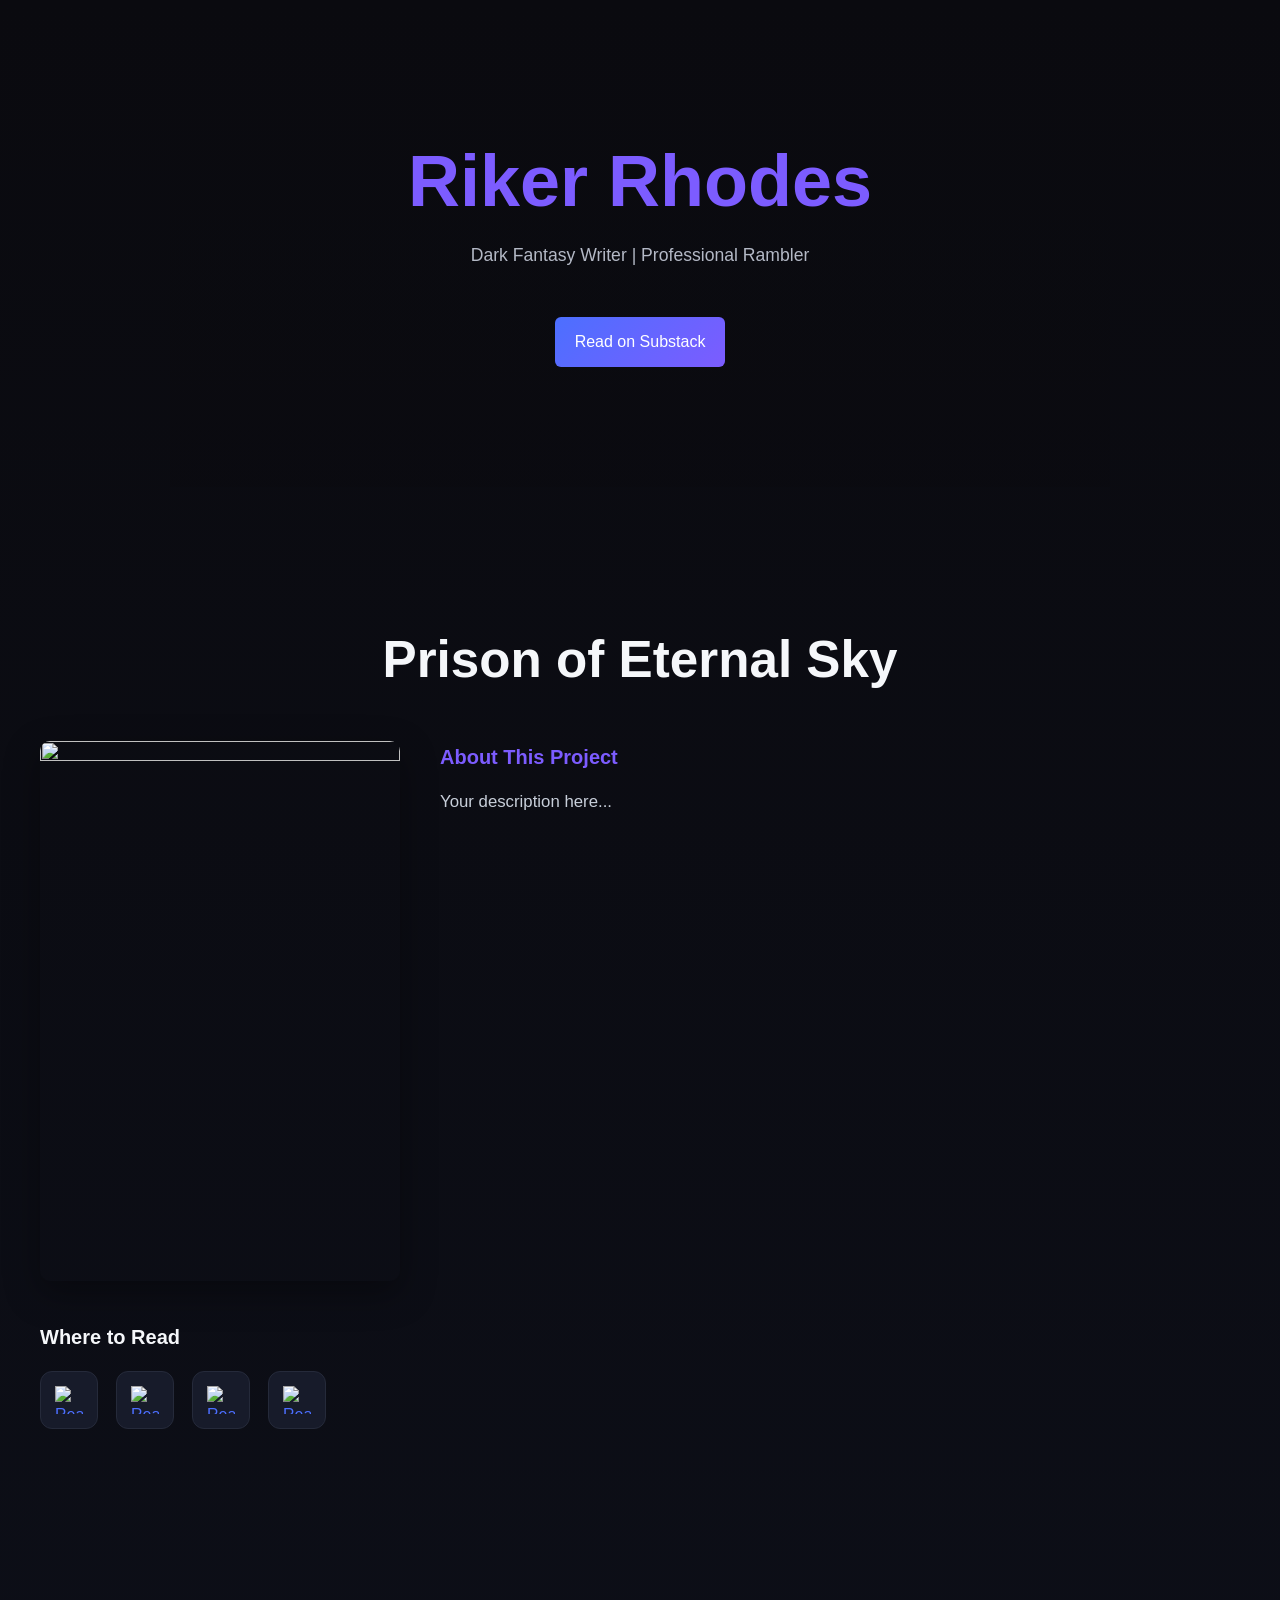
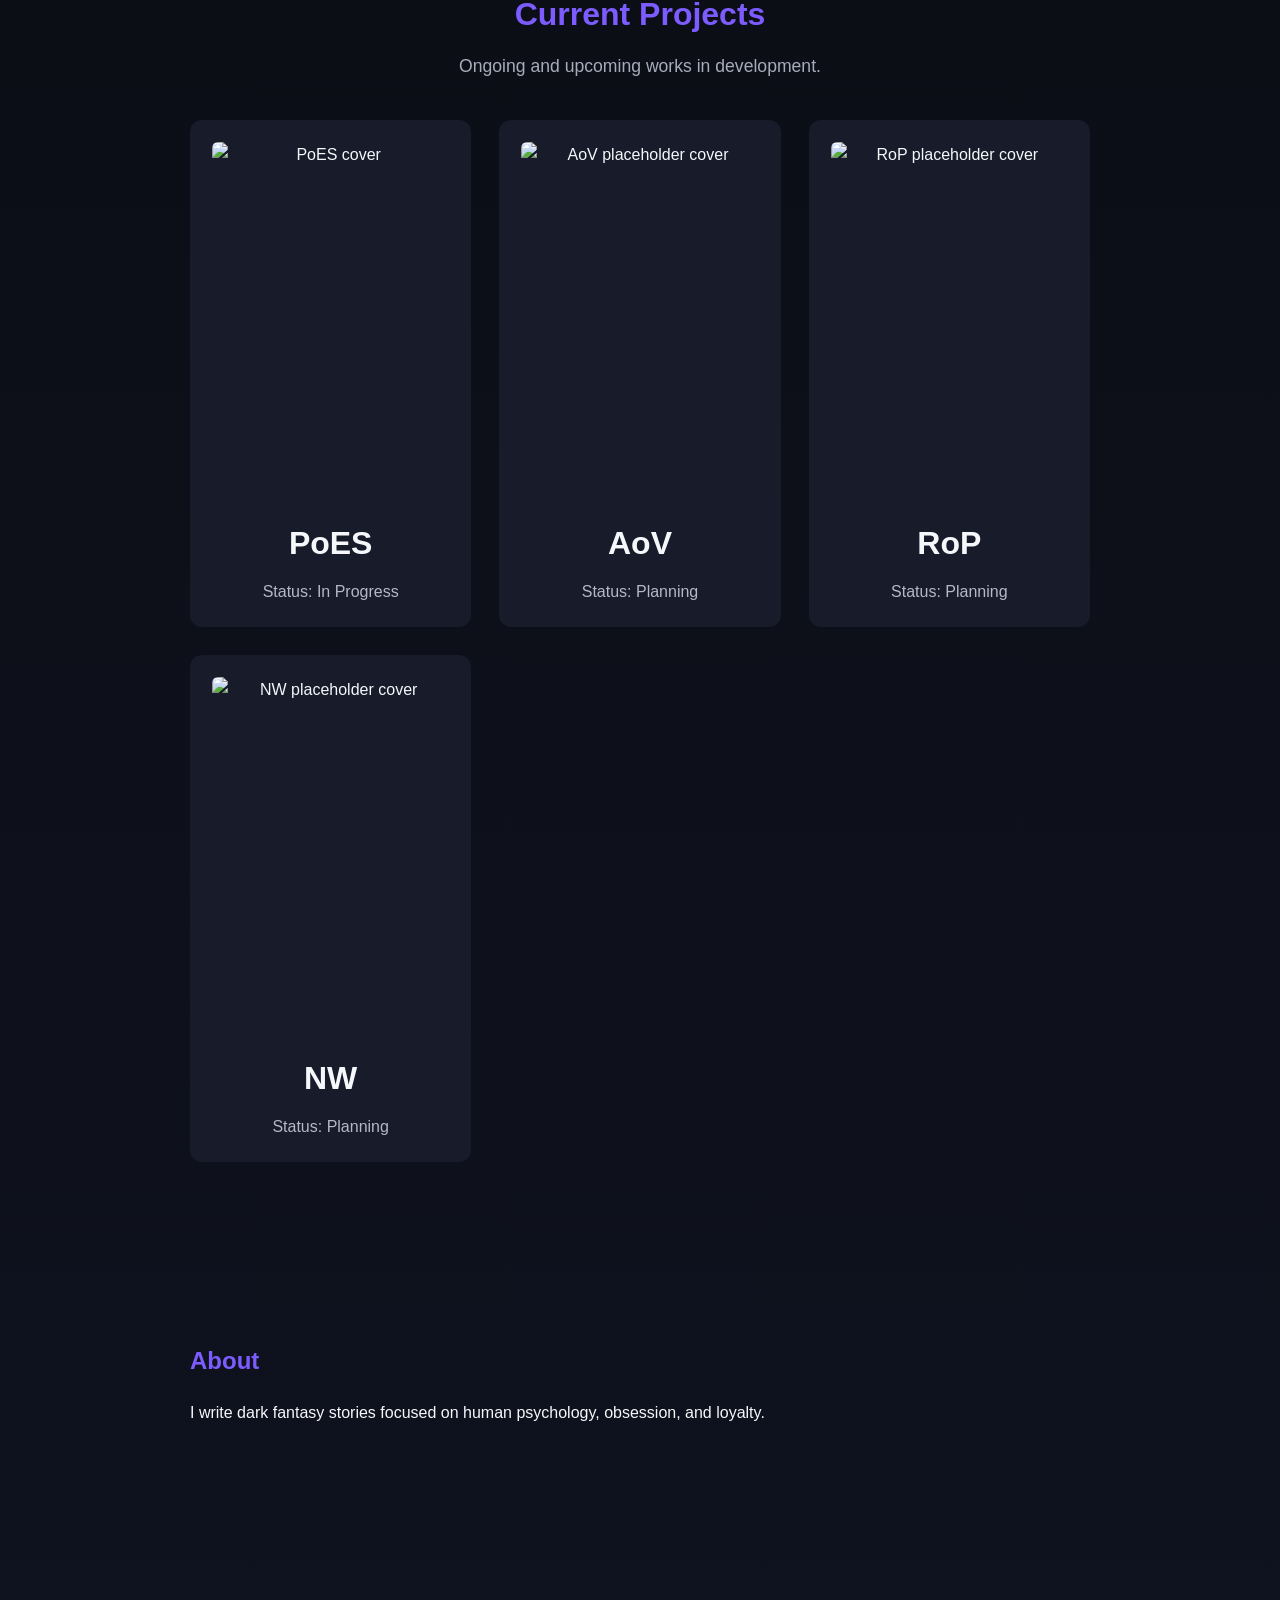
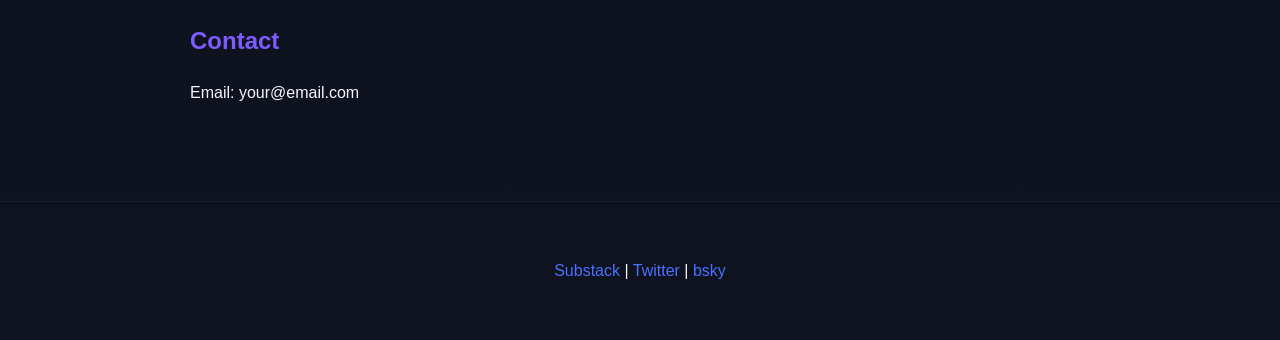
==== index.html @ 3f950afd "next changes" ====
<!DOCTYPE html>
<html lang="en">
<head>
  <meta charset="UTF-8">
  <meta name="viewport" content="width=device-width, initial-scale=1.0">
  <title>Your Name | Author</title>

  <link rel="stylesheet" href="styles.css">
</head>

<body>

  <section class="hero">
    <h1>Riker Rhodes</h1>
    <p>Dark Fantasy Writer | Professional Rambler</p>
    <a class="substack-btn" href="https://substack.com/@rikerrhodes">Read on Substack</a>
  </section>
  
  <section class="featured-project">
    <h2 class="featured-title">Prison of Eternal Sky</h2>

      <div class="featured-project-grid">
        <div class="featured-cover-column">
          <img src="images/poes-cover.jpg" class="featured-cover">
        </div>

        <div class="featured-content-column">
          <h3>About This Project</h3>
          <p class="featured-description">
            Your description here...
          </p>
        </div>
      </div>
    </div>

    <div class="where-to-read">
      <h3>Where to Read</h3>

      <div class="reading-links">
        <a href="#" class="reading-link" target="_blank" rel="noopener noreferrer">
          <img src="images/substack-logo.png" alt="Read on Substack">
        </a>

        <a href="#" class="reading-link" target="_blank" rel="noopener noreferrer">
          <img src="images/webnovel-logo.png" alt="Read on Webnovel">
        </a>

        <a href="#" class="reading-link" target="_blank" rel="noopener noreferrer">
          <img src="images/royalroad-logo.png" alt="Read on Royal Road">
        </a>

        <a href="#" class="reading-link" target="_blank" rel="noopener noreferrer">
          <img src="images/scribblehub-logo.png" alt="Read on Scribble Hub">
        </a>

      </div>
    </div>
  </section>

  <section class="projects-section">
    <h2>Current Projects</h2>
    <p class="projects-intro">Ongoing and upcoming works in development.</p>
    <div class="projects-grid">
      <div class="project-card">
        <div class="project-image-wrapper">
          <img src="images/poes-cover.jpg" loading="lazy" alt="PoES cover" class="project-cover">
        </div>
        <h3>PoES</h3>
        <p class="project-status">Status: In Progress</p>
      </div>

      <div class="project-card">
        <div class="project-image-wrapper">
          <img src="images/placeholder-cover.jpg" loading="lazy" alt="AoV placeholder cover" class="project-cover">
        </div>
        <h3>AoV</h3>
        <p class="project-status">Status: Planning</p>
      </div>

      <div class="project-card">
        <div class="project-image-wrapper">
          <img src="images/placeholder-cover.jpg" loading="lazy" alt="RoP placeholder cover" class="project-cover"> 
        </div>
        <h3>RoP</h3>
        <p class="project-status">Status: Planning</p>
      </div>

      <div class="project-card">
        <div class="project-image-wrapper">
          <img src="images/placeholder-cover.jpg" loading="lazy" alt="NW placeholder cover" class="project-cover">
        </div>
        <h3>NW</h3>
        <p class="project-status">Status: Planning</p>
      </div>

    </div>
  </section>

  <section>
    <h1>About</h1>
    <p>
      I write dark fantasy stories focused on human psychology, obsession, and loyalty.
    </p>
  </section>

  <section>
    <h1>Contact</h1>
    <p>Email: your@email.com</p>
  </section>

  <footer>
    <p>
      <a href="https://substack.com/@rikerrhodes">Substack</a> |
      <a href="https://x.com/riker_rhodes">Twitter</a> |
      <a href="https://bsky.app/profile/rikerrhodes.bsky.social">bsky</a>
    </p>
  </footer>

</body>
</html>
---- styles.css ----
body {
    margin: 0;
    font-family: Arial, sans-serif;
    background-color: #0A0A0F;
    color: #F5F7FA;
    line-height: 1.6;
}

section {
    padding: 80px 20px;
    max-width: 900px;
    margin: auto;
}

    h1, h2 {
    color: #7C5CFF;
}

a {
    color: #4C6FFF;
    text-decoration: none;
}

a:hover {
    text-decoration: underline;
}

.hero {
  position: relative;
  text-align: center;
  padding: 140px 20px 120px;

  background: url("images/hero-bg.jpg") center / cover no-repeat;
}

.hero::before {
  content: "";
  position: absolute;
  inset: 0;
  background: linear-gradient(
    180deg,
    rgba(10, 10, 15, 0.6),
    rgba(10, 10, 15, 0.3),
    rgba(10, 10, 15, 0.6)
  );
}

/* Keep text above overlay */
.hero * {
  position: relative;
}


.hero h1 {
  font-size: clamp(2.75rem, 6vw, 4.5rem);
  font-weight: 600;
  line-height: 1.15;
  margin: 0 0 18px;
}

.hero p {
  font-size: 1.1rem;
  color: #B4B9C6;
  max-width: 700px;
  margin: 0 auto 28px;
}


.substack-btn {
    display: inline-block;
    margin-top: 20px;
    padding: 12px 20px;
    background: linear-gradient(135deg, #4C6FFF, #7C5CFF);
    color: white;
    border-radius: 6px;
}

body {
  margin: 0;
  font-family: Arial, sans-serif;
  background: linear-gradient(180deg, #0A0A0F 0%, #0F1320 100%);
  color: #F5F7FA;
  line-height: 1.6;
}

footer {
    text-align: center;
    padding: 40px 20px;
    border-top: 1px solid #1C1F2A;
}

.projects-section h2 {
  font-size: 2rem;
  margin: 0 0 12px;
}

.projects-intro {
  color: #A7ACBA;
  font-size: 1.1rem;
  margin: 0 0 40px;
}

.projects-section h2,
.projects-intro {
  text-align: center;
}

.projects-intro {
  color: #A7ACBA;
  font-size: 1.1rem;
  margin-bottom: 40px;
}


.projects-grid {
  display: grid;
  grid-template-columns: repeat(auto-fit, minmax(220px, 1fr));
  gap: 28px;
  align-items: start;
}

.project-card {
  background: #171B2A;
  border-radius: 12px;
  padding: 22px;
  text-align: center;
  transition: transform 0.25s ease, box-shadow 0.25s ease;
}

.project-image-wrapper {
  width: 100%;
  overflow: hidden;
  border-radius: 6px;
  margin-bottom: 20px;
}

.project-cover {
  width: 100%;
  aspect-ratio: 2 / 3;
  object-fit: cover;
  display: block;
  transition: transform 0.4s ease;
}

.project-card img {
  max-width: 100%;
  height: auto;
}

.project-card:hover .project-cover {
  transform: scale(1.05);
}

.project-card:hover {
  transform: translateY(-6px) scale(1.02);
  box-shadow: 0 10px 30px rgba(124, 92, 255, 0.2);
}

.project-card h3 {
  margin: 0 0 10px;
  font-size: 2rem;
  color: #F5F7FA;
}

.project-status {
  margin: 0;
  font-size: 1rem;
  color: #B4B9C6;
}

.featured-project {
  max-width: 1200px;
  margin: 0 auto;
  padding: 90px 20px 80px;
}

.featured-project-grid {
  display: grid;
  grid-template-columns: minmax(260px, 360px) 1fr;
  gap: 40px;
  align-items: start;
}

.featured-cover-column {
  width: 100%;
}

.featured-cover {
  width: 100%;
  max-width: 360px;
  aspect-ratio: 2 / 3;
  object-fit: cover;
  display: block;
  border-radius: 10px;
  box-shadow: 0 12px 35px rgba(0, 0, 0, 0.35);
}

.featured-content-column h2 {
  margin: 0 0 18px;
  font-size: clamp(2rem, 4vw, 3rem);
  color: #F5F7FA;
  text-align: left;
}

.featured-content-column h3 {
  margin: 0 0 14px;
  font-size: 1.25rem;
  color: #7C5CFF;
  text-align: left;
}

.featured-description {
  margin: 0;
  color: #C8CFDA;
  font-size: 1.05rem;
  line-height: 1.8;
  text-align: left;
  max-width: 700px;
}

.where-to-read {
  margin-top: 40px;
}

.where-to-read h3 {
  margin: 0 0 18px;
  font-size: 1.25rem;
  color: #F5F7FA;
  text-align: left;
}

.reading-links {
  display: flex;
  flex-wrap: wrap;
  gap: 18px;
  align-items: center;
}

.reading-link {
  display: inline-flex;
  align-items: center;
  justify-content: center;
  width: 56px;
  height: 56px;
  background: #171B2A;
  border: 1px solid #252A3A;
  border-radius: 12px;
  transition: transform 0.2s ease, box-shadow 0.2s ease;
}

.reading-link:hover {
  transform: translateY(-3px);
  box-shadow: 0 8px 24px rgba(124, 92, 255, 0.18);
}

.reading-link img {
  max-width: 28px;
  max-height: 28px;
  display: block;
}

.featured-title {
  text-align: center;
  font-size: clamp(2.2rem, 4vw, 3.2rem);
  margin-bottom: 40px;
  color: #F5F7FA;
}
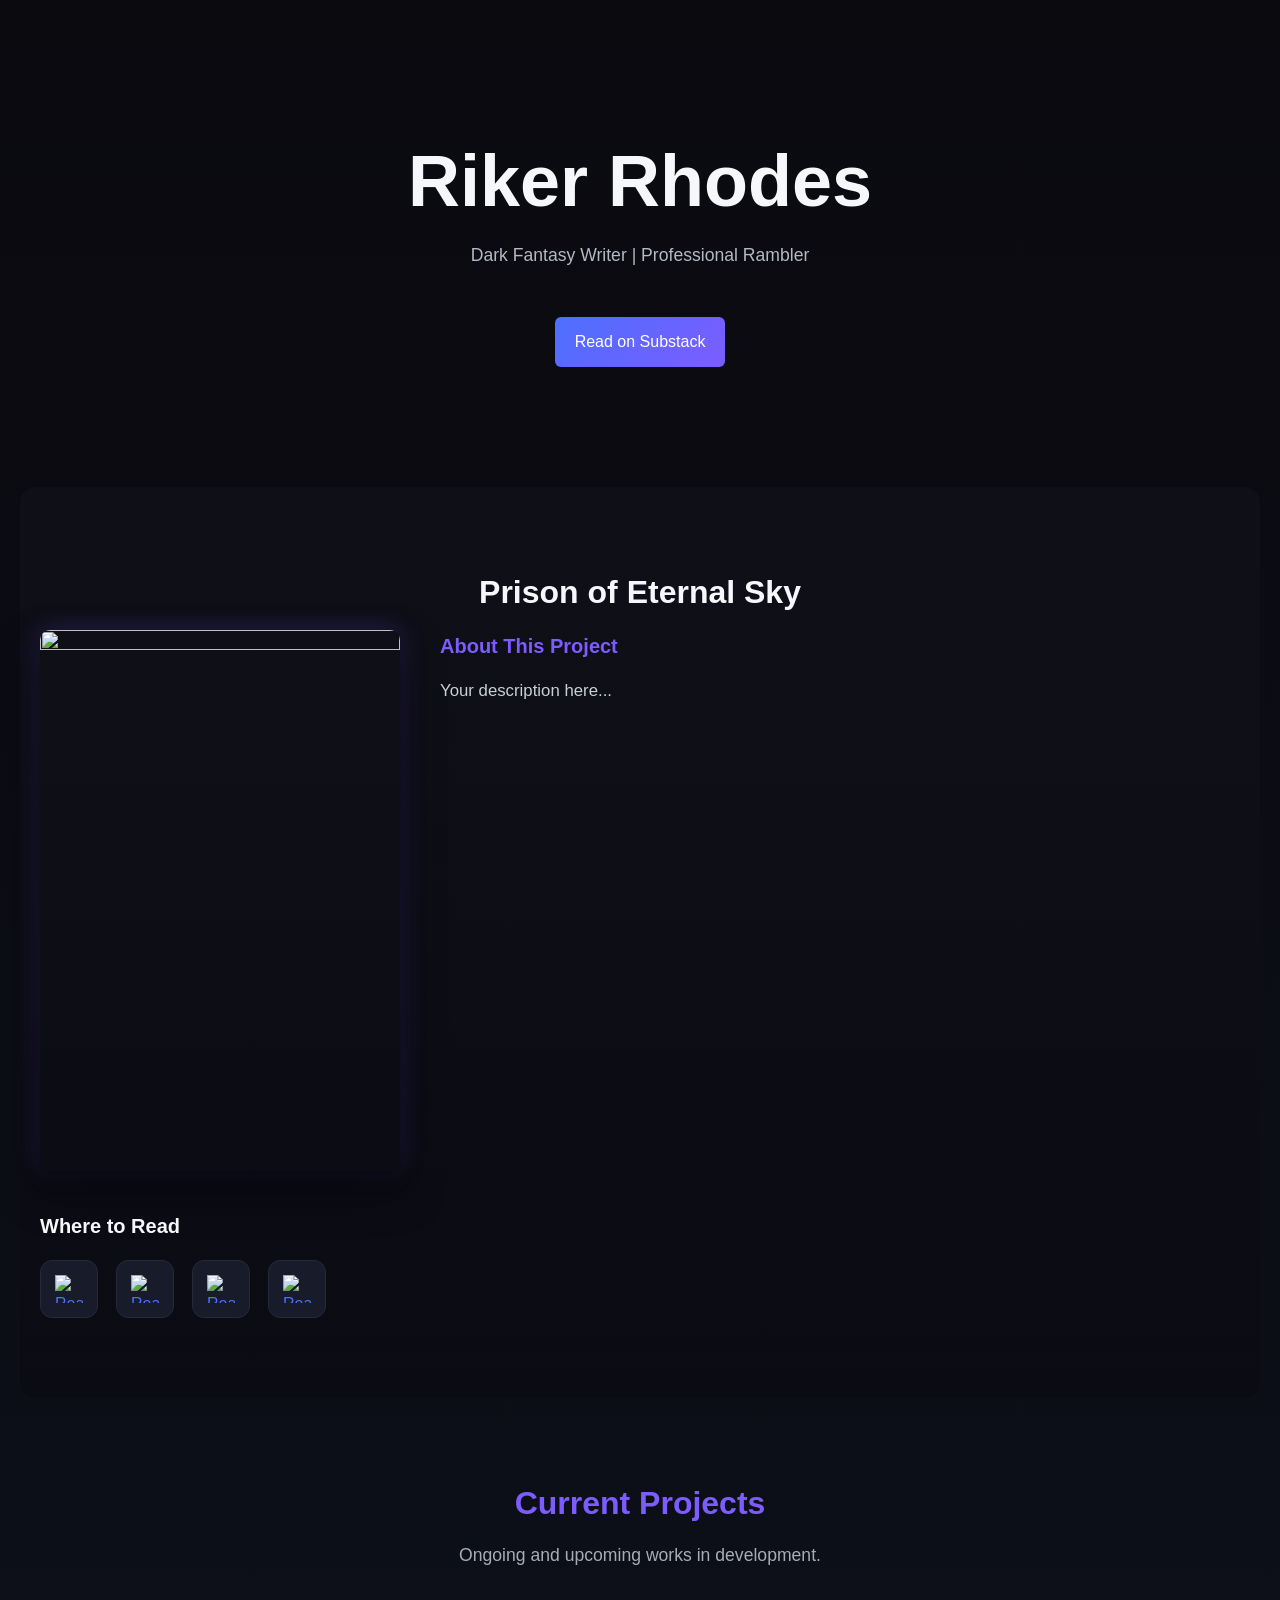
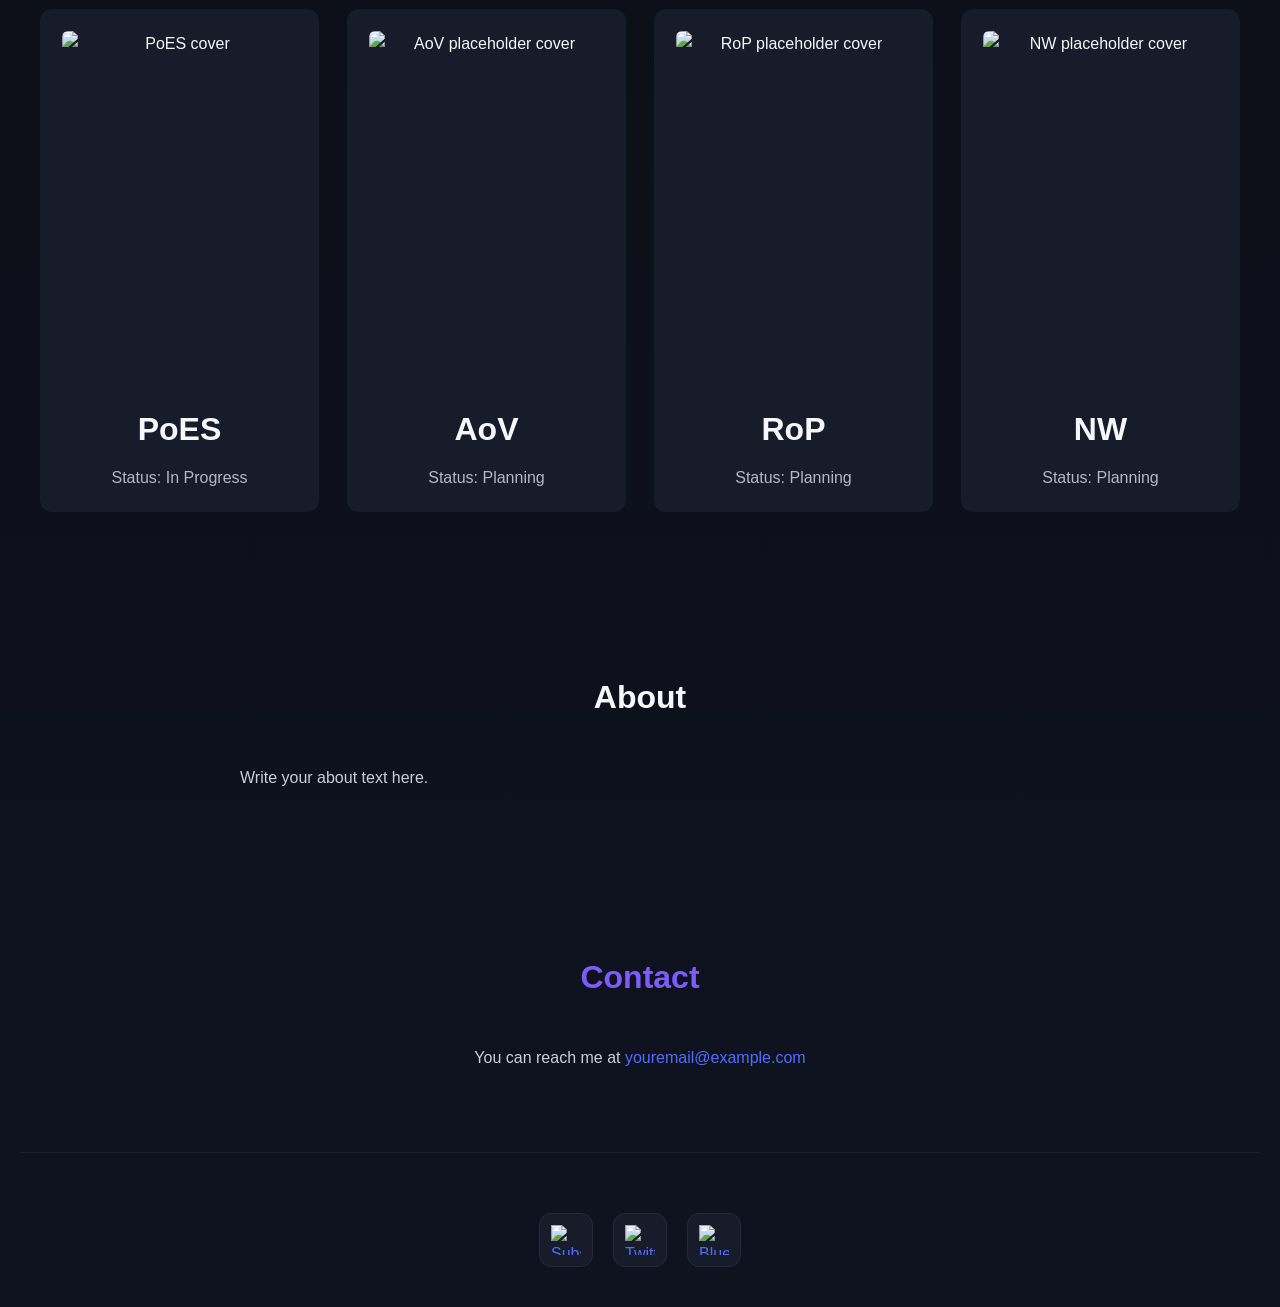
==== commit 9f596c7c: "things look good" ====
--- a/index.html
+++ b/index.html
@@ -11,9 +11,11 @@
 <body>
 
   <section class="hero">
-    <h1>Riker Rhodes</h1>
-    <p>Dark Fantasy Writer | Professional Rambler</p>
-    <a class="substack-btn" href="https://substack.com/@rikerrhodes">Read on Substack</a>
+    <div class="hero-inner">
+      <h1>Riker Rhodes</h1>
+      <p>Dark Fantasy Writer | Professional Rambler</p>
+      <a class="substack-btn" href="https://substack.com/@rikerrhodes">Read on Substack</a>
+    </div>  
   </section>
   
   <section class="featured-project">
@@ -21,7 +23,7 @@
 
       <div class="featured-project-grid">
         <div class="featured-cover-column">
-          <img src="images/poes-cover.jpg" class="featured-cover">
+          <img src="images/poes-wn.jpg" class="featured-cover">
         </div>
 
         <div class="featured-content-column">
@@ -37,20 +39,20 @@
       <h3>Where to Read</h3>
 
       <div class="reading-links">
-        <a href="#" class="reading-link" target="_blank" rel="noopener noreferrer">
-          <img src="images/substack-logo.png" alt="Read on Substack">
+        <a href="https://projectpandemonium.substack.com/p/prison-of-eternal-sky-volume-1" class="reading-link" target="_blank" rel="noopener noreferrer">
+          <img src="images/substack-logo.jpg" alt="Read on Substack">
         </a>
 
-        <a href="#" class="reading-link" target="_blank" rel="noopener noreferrer">
-          <img src="images/webnovel-logo.png" alt="Read on Webnovel">
+        <a href="https://www.webnovel.com/book/prison-of-eternal-sky-i-am-both-a-god-and-a-slave_34087034300479105" class="reading-link" target="_blank" rel="noopener noreferrer">
+          <img src="images/webnovel-logo.jpg" alt="Read on Webnovel">
         </a>
 
-        <a href="#" class="reading-link" target="_blank" rel="noopener noreferrer">
-          <img src="images/royalroad-logo.png" alt="Read on Royal Road">
+        <a href="https://www.royalroad.com/fiction/146991/prison-of-eternal-sky" class="reading-link" target="_blank" rel="noopener noreferrer">
+          <img src="images/royalroad-logo.jpg" alt="Read on Royal Road">
         </a>
 
-        <a href="#" class="reading-link" target="_blank" rel="noopener noreferrer">
-          <img src="images/scribblehub-logo.png" alt="Read on Scribble Hub">
+        <a href="https://www.scribblehub.com/series/2002895/prison-of-eternal-sky-i-am-both-a-god-and-a-slave/" class="reading-link" target="_blank" rel="noopener noreferrer">
+          <img src="images/scribblehub-logo.jpg" alt="Read on Scribble Hub">
         </a>
 
       </div>
@@ -96,25 +98,35 @@
     </div>
   </section>
 
-  <section>
-    <h1>About</h1>
+  <section class="about-section">
+    <h2>About</h2>
     <p>
-      I write dark fantasy stories focused on human psychology, obsession, and loyalty.
+      Write your about text here.
     </p>
   </section>
 
-  <section>
-    <h1>Contact</h1>
-    <p>Email: your@email.com</p>
+  <section class="contact-section">
+    <h2>Contact</h2>
+    <p>
+      You can reach me at <a href="mailto:youremail@example.com">youremail@example.com</a>
+    </p>
   </section>
 
-  <footer>
-    <p>
-      <a href="https://substack.com/@rikerrhodes">Substack</a> |
-      <a href="https://x.com/riker_rhodes">Twitter</a> |
-      <a href="https://bsky.app/profile/rikerrhodes.bsky.social">bsky</a>
-    </p>
-  </footer>
+<footer class="site-footer">
+  <div class="footer-socials">
+    <a href="https://substack.com/@rikerrhodes" target="_blank" rel="noopener noreferrer" aria-label="Substack">
+      <img src="images/substack-icon.jpg" alt="Substack">
+    </a>
+
+    <a href="https://x.com/riker_rhodes" target="_blank" rel="noopener noreferrer" aria-label="Twitter">
+      <img src="images/twitter-icon.jpg" alt="Twitter">
+    </a>
+
+    <a href="https://bsky.app/profile/rikerrhodes.bsky.social" target="_blank" rel="noopener noreferrer" aria-label="Bluesky">
+      <img src="images/bluesky-icon.jpg" alt="Bluesky">
+    </a>
+  </div>
+</footer>
 
 </body>
 </html>
--- a/styles.css
+++ b/styles.css
@@ -9,7 +9,6 @@
 
 section {
     padding: 80px 20px;
-    max-width: 900px;
     margin: auto;
 }
 
@@ -28,10 +27,9 @@
 
 .hero {
   position: relative;
-  text-align: center;
   padding: 140px 20px 120px;
-
   background: url("images/hero-bg.jpg") center / cover no-repeat;
+  text-align: center;
 }
 
 .hero::before {
@@ -40,23 +38,26 @@
   inset: 0;
   background: linear-gradient(
     180deg,
-    rgba(10, 10, 15, 0.6),
-    rgba(10, 10, 15, 0.3),
-    rgba(10, 10, 15, 0.6)
+    rgba(10, 10, 15, 0.5),
+    rgba(10, 10, 15, 0.25),
+    rgba(10, 10, 15, 0.5)
   );
 }
 
-/* Keep text above overlay */
-.hero * {
+.hero-inner {
   position: relative;
-}
-
+  z-index: 1;
+  max-width: 1200px;
+  margin: 0 auto;
+  
+}
 
 .hero h1 {
   font-size: clamp(2.75rem, 6vw, 4.5rem);
   font-weight: 600;
   line-height: 1.15;
   margin: 0 0 18px;
+  color: #F5F7FA;
 }
 
 .hero p {
@@ -90,89 +91,18 @@
     border-top: 1px solid #1C1F2A;
 }
 
-.projects-section h2 {
-  font-size: 2rem;
-  margin: 0 0 12px;
-}
-
-.projects-intro {
-  color: #A7ACBA;
-  font-size: 1.1rem;
-  margin: 0 0 40px;
-}
-
-.projects-section h2,
-.projects-intro {
-  text-align: center;
-}
-
-.projects-intro {
-  color: #A7ACBA;
-  font-size: 1.1rem;
-  margin-bottom: 40px;
-}
-
-
-.projects-grid {
-  display: grid;
-  grid-template-columns: repeat(auto-fit, minmax(220px, 1fr));
-  gap: 28px;
-  align-items: start;
-}
-
-.project-card {
-  background: #171B2A;
-  border-radius: 12px;
-  padding: 22px;
-  text-align: center;
-  transition: transform 0.25s ease, box-shadow 0.25s ease;
-}
-
-.project-image-wrapper {
-  width: 100%;
-  overflow: hidden;
-  border-radius: 6px;
-  margin-bottom: 20px;
-}
-
-.project-cover {
-  width: 100%;
-  aspect-ratio: 2 / 3;
-  object-fit: cover;
-  display: block;
-  transition: transform 0.4s ease;
-}
-
-.project-card img {
-  max-width: 100%;
-  height: auto;
-}
-
-.project-card:hover .project-cover {
-  transform: scale(1.05);
-}
-
-.project-card:hover {
-  transform: translateY(-6px) scale(1.02);
-  box-shadow: 0 10px 30px rgba(124, 92, 255, 0.2);
-}
-
-.project-card h3 {
-  margin: 0 0 10px;
-  font-size: 2rem;
-  color: #F5F7FA;
-}
-
-.project-status {
-  margin: 0;
-  font-size: 1rem;
-  color: #B4B9C6;
-}
-
 .featured-project {
   max-width: 1200px;
   margin: 0 auto;
-  padding: 90px 20px 80px;
+  padding: 80px 20px;
+
+  background: linear-gradient(
+    180deg,
+    rgba(18, 18, 28, 0.6),
+    rgba(10, 10, 18, 0.8)
+  );
+
+  border-radius: 16px;
 }
 
 .featured-project-grid {
@@ -187,13 +117,25 @@
 }
 
 .featured-cover {
+  transition: transform 0.3s ease, box-shadow 0.3s ease;
   width: 100%;
-  max-width: 360px;
   aspect-ratio: 2 / 3;
   object-fit: cover;
   display: block;
   border-radius: 10px;
-  box-shadow: 0 12px 35px rgba(0, 0, 0, 0.35);
+
+  box-shadow:
+    0 20px 40px rgba(0, 0, 0, 0.5),
+    0 4px 12px rgba(0, 0, 0, 0.4),
+    0 0 25px rgba(124, 92, 255, 0.3);
+}
+
+.featured-cover:hover {
+  transform: translateY(-6px) scale(1.02);
+  box-shadow:
+    0 30px 60px rgba(0, 0, 0, 0.6),
+    0 8px 20px rgba(0, 0, 0, 0.5),
+    0 0 35px rgba(124, 92, 255, 0.25);
 }
 
 .featured-content-column h2 {
@@ -261,8 +203,170 @@
 }
 
 .featured-title {
-  text-align: center;
-  font-size: clamp(2.2rem, 4vw, 3.2rem);
+  font-size: 2rem;
+  margin: 0 0 12px;
+  color: #F5F7FA;
+  text-align: center;
+}
+
+
+.projects-section h2 {
+  font-size: 2rem;
+  margin: 0 0 12px;
+}
+
+.projects-intro {
+  color: #A7ACBA;
+  font-size: 1.1rem;
+  margin: 0 0 40px;
+}
+
+.projects-section h2,
+.projects-intro {
+  text-align: center;
+}
+
+.projects-intro {
+  color: #A7ACBA;
+  font-size: 1.1rem;
   margin-bottom: 40px;
-  color: #F5F7FA;
+}
+
+
+.projects-grid {
+  display: grid;
+  grid-template-columns: repeat(auto-fit, minmax(220px, 1fr));
+  gap: 28px;
+  align-items: start;
+}
+
+.project-card {
+  background: #171B2A;
+  border-radius: 12px;
+  padding: 22px;
+  text-align: center;
+  transition: transform 0.25s ease, box-shadow 0.25s ease;
+}
+
+.project-image-wrapper {
+  width: 100%;
+  overflow: hidden;
+  border-radius: 6px;
+  margin-bottom: 20px;
+}
+
+.project-cover {
+  width: 100%;
+  aspect-ratio: 2 / 3;
+  object-fit: cover;
+  display: block;
+  transition: transform 0.4s ease;
+}
+
+.project-card img {
+  max-width: 100%;
+  height: auto;
+}
+
+.project-card:hover .project-cover {
+  transform: scale(1.05);
+}
+
+.project-card:hover {
+  transform: translateY(-6px) scale(1.02);
+  box-shadow: 0 10px 30px rgba(124, 92, 255, 0.2);
+}
+
+.project-card h3 {
+  margin: 0 0 10px;
+  font-size: 2rem;
+  color: #F5F7FA;
+}
+
+.project-status {
+  margin: 0;
+  font-size: 1rem;
+  color: #B4B9C6;
+}
+
+.projects-section {
+  max-width: 1200px;
+  margin: 0 auto;
+  padding: 80px 20px;
+}
+
+
+.about-section,
+.contact-section {
+  max-width: 1200px;
+  margin: 0 auto;
+  padding: 80px 20px;
+}
+
+.about-section h2{
+  font-size: 2rem;
+  color: #F5F7FA;
+  text-align: center;
+  margin: 0 0 40px;
+}
+
+.contact-section h2 {
+  font-size: 2rem;
+  color: #7C5CFF;
+  text-align: center;
+  margin: 0 0 40px;
+}
+
+.about-section p {
+  max-width: 800px;
+  margin: 0 auto;
+  color: #C8CFDA;
+  line-height: 1.8;
+  text-align: left;
+}
+
+.contact-section p {
+  max-width: 800px;
+  margin: 0 auto;
+  color: #C8CFDA;
+  line-height: 1.8;
+  text-align: center;
+}
+
+.site-footer {
+  max-width: 1200px;
+  margin: 0 auto;
+  padding: 60px 20px 40px;
+  border-top: 1px solid #1C1F2A;
+}
+
+.footer-socials {
+  display: flex;
+  justify-content: center;
+  align-items: center;
+  gap: 20px;
+  flex-wrap: wrap;
+}
+
+.footer-socials a {
+  display: inline-flex;
+  align-items: center;
+  justify-content: center;
+  width: 52px;
+  height: 52px;
+  background: #171B2A;
+  border: 1px solid #252A3A;
+  border-radius: 12px;
+  transition: transform 0.2s ease, box-shadow 0.2s ease;
+}
+
+.footer-socials a:hover {
+  transform: translateY(-3px);
+  box-shadow: 0 8px 24px rgba(124, 92, 255, 0.18);
+}
+
+.footer-socials img {
+  max-width: 30px;
+  max-height: 30px;
+  display: block;
 }
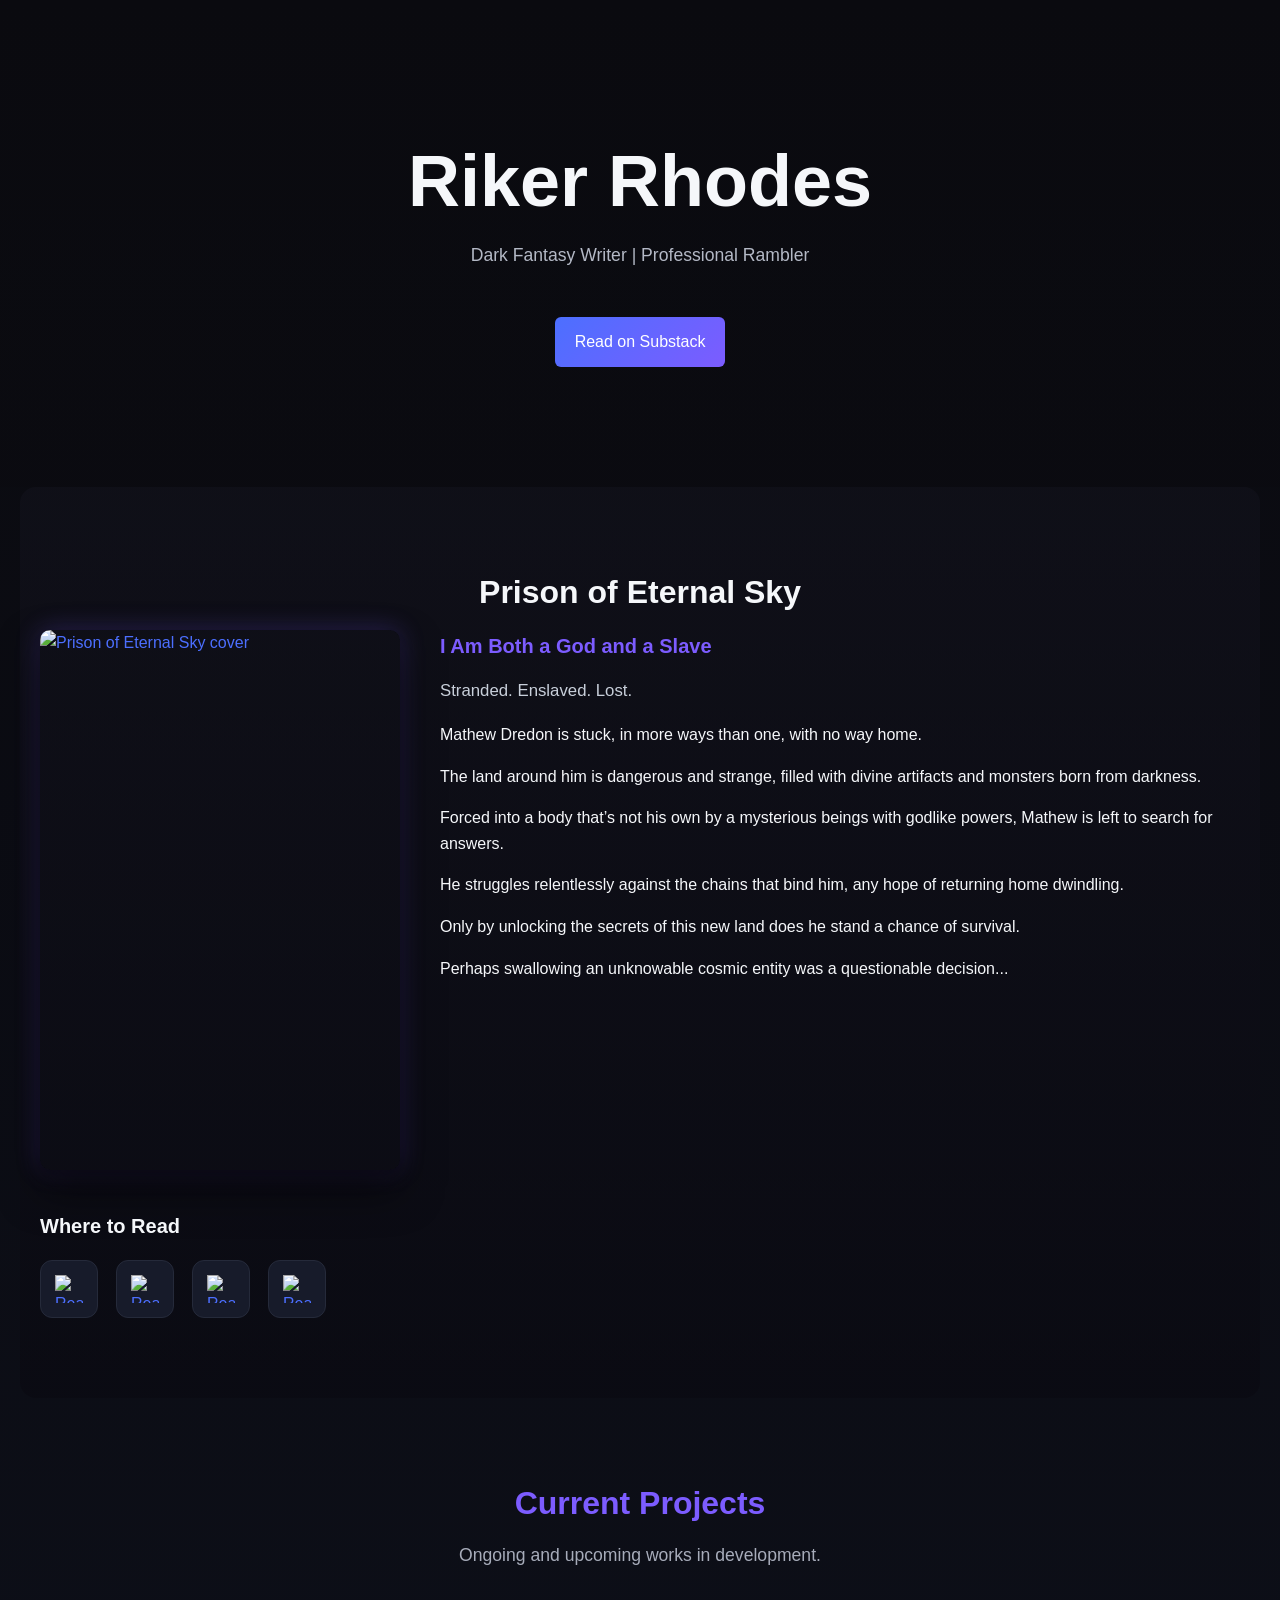
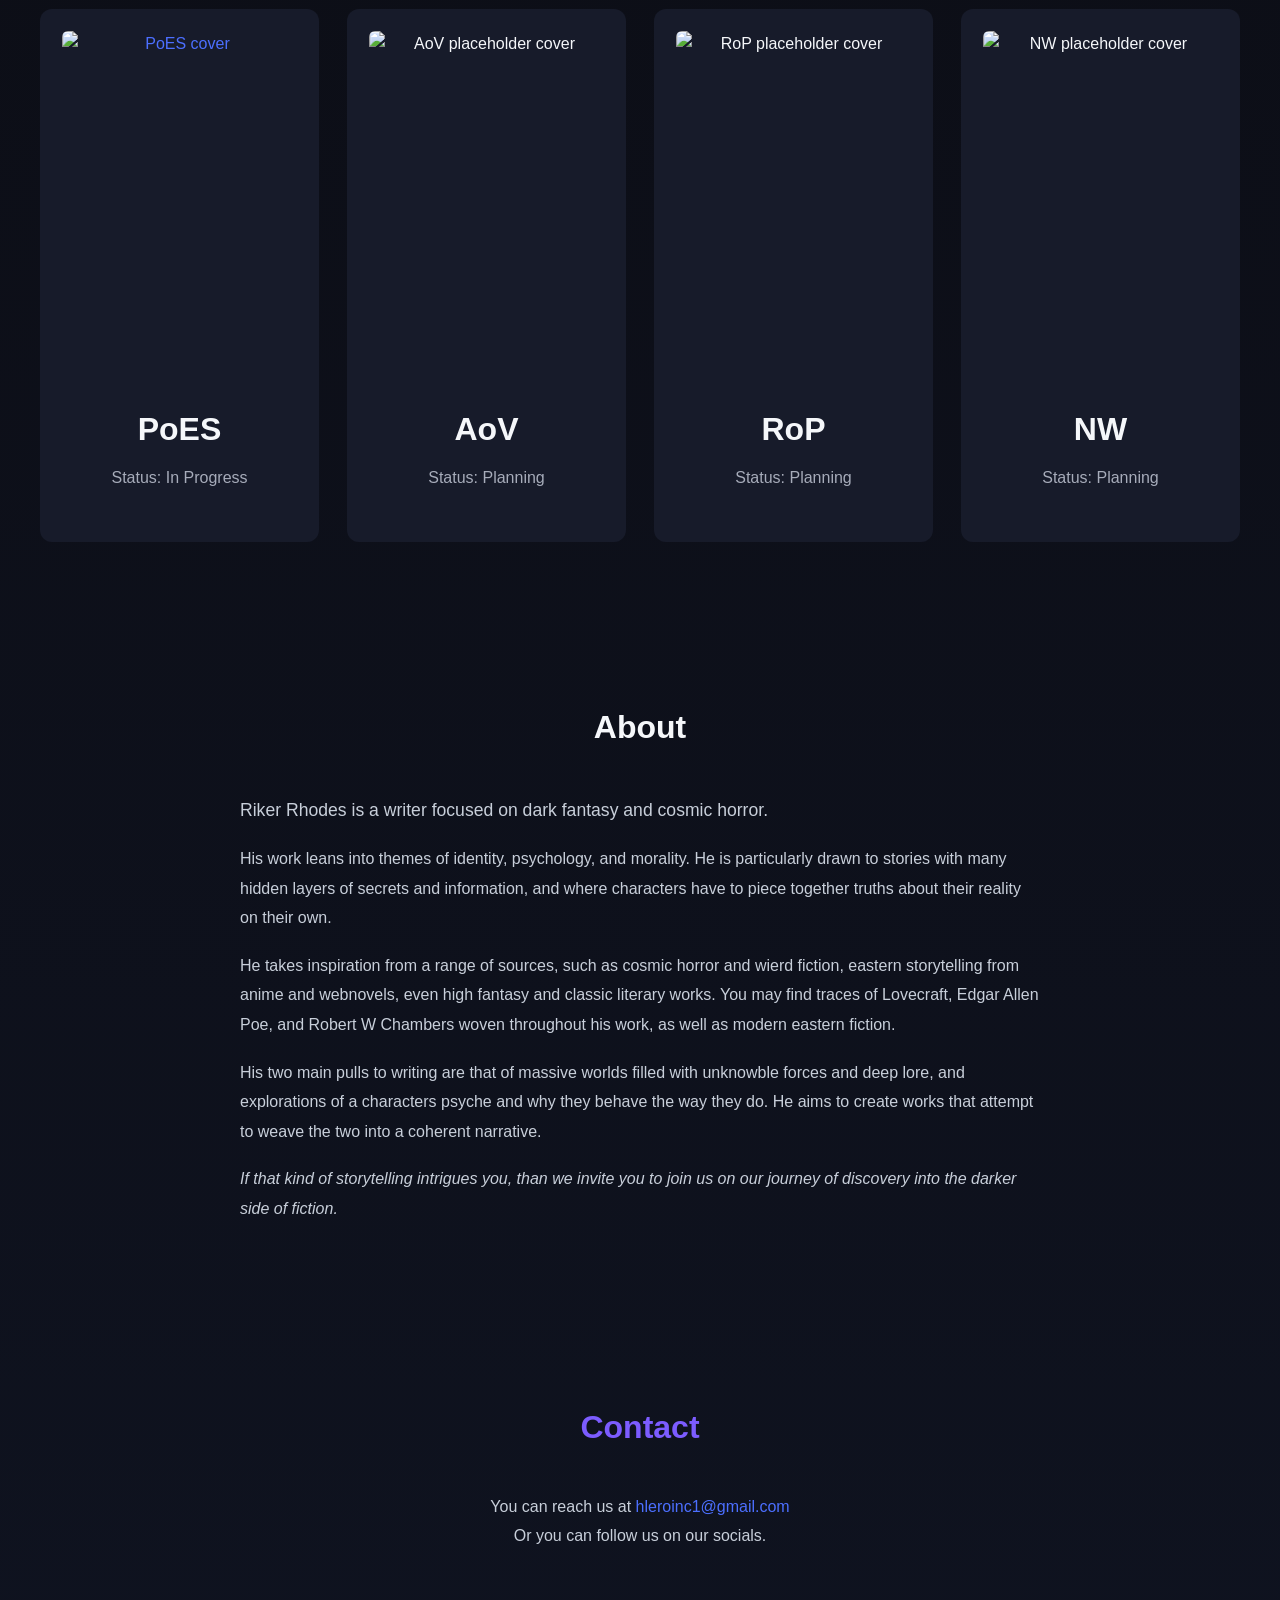
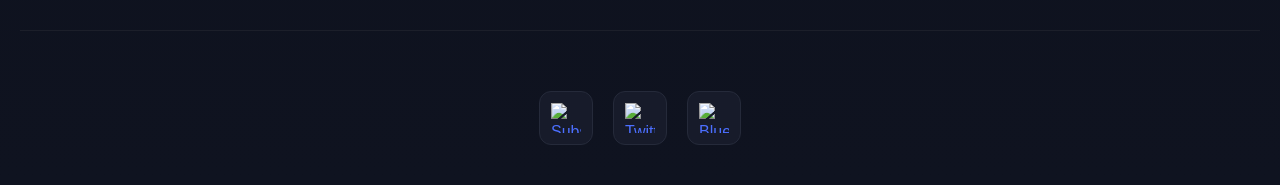
==== commit d45905e7: "New era comit" ====
--- a/index.html
+++ b/index.html
@@ -3,8 +3,8 @@
 <head>
   <meta charset="UTF-8">
   <meta name="viewport" content="width=device-width, initial-scale=1.0">
-  <title>Your Name | Author</title>
-
+  <title>Riker Rhodes | Author</title>
+  <link rel="icon" type="image/png" href="images/favicon.png">
   <link rel="stylesheet" href="styles.css">
 </head>
 
@@ -23,13 +23,33 @@
 
       <div class="featured-project-grid">
         <div class="featured-cover-column">
-          <img src="images/poes-wn.jpg" class="featured-cover">
+          <a href="poes.html" class="featured-link">
+            <img src="images/poes-wn.jpg" alt="Prison of Eternal Sky cover" class="featured-cover">
+          </a>
         </div>
 
         <div class="featured-content-column">
-          <h3>About This Project</h3>
+          <h3>I Am Both a God and a Slave</h3>
           <p class="featured-description">
-            Your description here...
+            Stranded. Enslaved. Lost.
+          </p>
+          <p>
+            Mathew Dredon is stuck, in more ways than one, with no way home. 
+          </p>
+          <p>
+            The land around him is dangerous and strange, filled with divine artifacts and monsters born from darkness.
+          </p>
+          <p>
+            Forced into a body that’s not his own by a mysterious beings with godlike powers, Mathew is left to search for answers.
+          </p>
+          <p>
+            He struggles relentlessly against the chains that bind him, any hope of returning home dwindling.
+          </p>
+          <p>
+            Only by unlocking the secrets of this new land does he stand a chance of survival.
+          </p>
+          <p>
+            Perhaps swallowing an unknowable cosmic entity was a questionable decision...
           </p>
         </div>
       </div>
@@ -63,13 +83,16 @@
     <h2>Current Projects</h2>
     <p class="projects-intro">Ongoing and upcoming works in development.</p>
     <div class="projects-grid">
-      <div class="project-card">
-        <div class="project-image-wrapper">
-          <img src="images/poes-cover.jpg" loading="lazy" alt="PoES cover" class="project-cover">
+      <a href="poes.html" class="featured-link">
+        <div class="project-card">
+          <div class="project-image-wrapper">
+            <img src="images/poes-cover.jpg" loading="lazy" alt="PoES cover" class="project-cover">
+          </div>
+          <h3>PoES</h3>
+          <p class="project-status">Status: In Progress</p>
         </div>
-        <h3>PoES</h3>
-        <p class="project-status">Status: In Progress</p>
-      </div>
+      </a>
+
 
       <div class="project-card">
         <div class="project-image-wrapper">
@@ -99,16 +122,40 @@
   </section>
 
   <section class="about-section">
-    <h2>About</h2>
-    <p>
-      Write your about text here.
-    </p>
+    <h2 class="section-title">About</h2>
+
+    <div class="about-content">
+
+      <p class="about-intro">
+        Riker Rhodes is a writer focused on dark fantasy and cosmic horror.
+      </p>
+
+      <p>
+        His work leans into themes of identity, psychology, and morality. He is particularly drawn to stories with many hidden layers of secrets and information, and where characters have to piece together truths about their reality on their own.
+      </p>
+
+      <p>
+        He takes inspiration from a range of sources, such as cosmic horror and wierd fiction, eastern storytelling from anime and webnovels, even high fantasy and classic literary works. You may find traces of Lovecraft, Edgar Allen Poe, and Robert W Chambers woven throughout his work, as well as modern eastern fiction.
+      </p>
+
+      <p>
+        His two main pulls to writing are that of massive worlds filled with unknowble forces and deep lore, and explorations of a characters psyche and why they behave the way they do. He aims to create works that attempt to weave the two into a coherent narrative.
+      </p>
+
+      <p class="about-closing">
+        If that kind of storytelling intrigues you, than we invite you to join us on our journey of discovery into the darker side of fiction.
+      </p>
+
+    </div>
   </section>
 
   <section class="contact-section">
     <h2>Contact</h2>
     <p>
-      You can reach me at <a href="mailto:youremail@example.com">youremail@example.com</a>
+      You can reach us at <a href="mailto:hleroinc1@gmail.com">hleroinc1@gmail.com</a>
+    </p>
+    <p>
+      Or you can follow us on our socials.
     </p>
   </section>
 
--- a/styles.css
+++ b/styles.css
@@ -317,12 +317,33 @@
   margin: 0 0 40px;
 }
 
-.about-section p {
+.about-section {
+  max-width: 1200px;
+  margin: 0 auto;
+  padding: 80px 20px;
+}
+
+.about-content {
   max-width: 800px;
   margin: 0 auto;
+}
+
+.about-content p {
+  margin-bottom: 18px;
+  line-height: 1.85;
   color: #C8CFDA;
-  line-height: 1.8;
   text-align: left;
+}
+
+.about-intro {
+  font-size: 1.1rem;
+  color: #E2E6F0;
+}
+
+.about-closing {
+  margin-top: 10px;
+  font-style: italic;
+  color: #A7ACBA;
 }
 
 .contact-section p {
@@ -369,4 +390,216 @@
   max-width: 30px;
   max-height: 30px;
   display: block;
+}
+
+/* =========================
+   PROJECT PAGE
+========================= */
+
+.project-hero-section,
+.project-overview-section,
+.project-art-section,
+.project-navigation-section {
+  max-width: 1200px;
+  margin: 0 auto;
+  padding: 80px 20px;
+}
+
+/* PROJECT HERO */
+
+.project-hero {
+  text-align: center;
+}
+
+.project-hero h1 {
+  font-size: clamp(2.75rem, 6vw, 4.5rem);
+  font-weight: 600;
+  line-height: 1.15;
+  margin: 0 0 12px;
+  color: #F5F7FA;
+}
+
+.project-status {
+  font-size: 1rem;
+  color: #A7ACBA;
+  margin: 0 0 30px;
+}
+
+.project-hero-cover img {
+  width: 100%;
+  max-width: 320px;
+  aspect-ratio: 2 / 3;
+  object-fit: cover;
+  display: block;
+  margin: 0 auto 28px;
+  border-radius: 12px;
+  box-shadow:
+    0 20px 40px rgba(0, 0, 0, 0.5),
+    0 4px 12px rgba(0, 0, 0, 0.4),
+    0 0 40px rgba(124, 92, 255, 0.18),
+    0 0 80px rgba(124, 92, 255, 0.12);
+}
+
+.project-tagline {
+  max-width: 700px;
+  margin: 0 auto;
+  font-size: 1.1rem;
+  color: #C8CFDA;
+  line-height: 1.8;
+}
+
+/* OVERVIEW */
+
+.project-overview-section h2,
+.project-art-section h2 {
+  font-size: 2rem;
+  color: #F5F7FA;
+  text-align: center;
+  margin-bottom: 30px;;
+}
+
+.project-overview-section p {
+  max-width: 800px;
+  margin: 0 auto 18px;
+  line-height: 1.85;
+  color: #C8CFDA;
+  text-align: left;
+}
+
+/* OFFICIAL ART */
+
+.project-art-section {
+  max-width: 1200px;
+  margin: 40px auto;
+  padding: 80px 20px;
+
+  background: linear-gradient(
+    180deg,
+    rgba(18, 18, 28, 0.5),
+    rgba(10, 10, 18, 0.7)
+  );
+
+  border-radius: 16px;
+}
+
+.project-art-grid {
+  display: grid;
+  grid-template-columns: repeat(auto-fit, minmax(260px, 1fr));
+  gap: 24px;
+  align-items: start;
+}
+
+.project-art-grid img {
+  width: 100%;
+  display: block;
+  border-radius: 12px;
+  object-fit: cover;
+  background: #171B2A;
+  box-shadow: 0 10px 25px rgba(0, 0, 0, 0.35);
+  transition: transform 0.25s ease, box-shadow 0.25s ease;
+}
+
+.project-art-grid img:hover {
+  transform: translateY(-4px) scale(1.01);
+  box-shadow:
+    0 16px 35px rgba(0, 0, 0, 0.45),
+    0 0 30px rgba(124, 92, 255, 0.15);
+}
+
+.project-art-gallery {
+  display: flex;
+  flex-wrap: wrap;
+  gap: 20px;
+  justify-content: center;
+  align-items: flex-start;
+}
+
+
+.project-art-gallery img {
+  height: 360px;
+  width: auto;
+  max-width: 100%;
+  display: block;
+  object-fit: contain;
+  border-radius: 12px;
+  background: #171B2A;
+  padding: 0;
+  box-shadow: 0 10px 25px rgba(0, 0, 0, 0.35);
+  transition: transform 0.25s ease, box-shadow 0.25s ease;
+}
+
+.project-art-gallery img:hover {
+  transform: translateY(-4px);
+  box-shadow:
+    0 16px 35px rgba(0, 0, 0, 0.45),
+    0 0 30px rgba(124, 92, 255, 0.15);
+}
+
+.project-art-gallery a {
+  display: inline-block;
+  border-radius: 12px;
+}
+
+/* BACK LINK */
+
+.project-navigation-section {
+  text-align: center;
+  padding-top: 20px;
+  padding-bottom: 100px;
+}
+
+.back-link {
+  display: inline-block;
+  padding: 12px 22px;
+  background: #171B2A;
+  color: #F5F7FA;
+  border: 1px solid #252A3A;
+  border-radius: 10px;
+  text-decoration: none;
+  transition: transform 0.2s ease, box-shadow 0.2s ease, border-color 0.2s ease;
+}
+
+.back-link:hover {
+  transform: translateY(-3px);
+  border-color: rgba(124, 92, 255, 0.4);
+  box-shadow: 0 8px 24px rgba(124, 92, 255, 0.18);
+}
+
+.project-reading-section {
+  max-width: 1200px;
+  margin: 0 auto;
+  padding: 80px 20px;
+}
+
+.project-reading-section h2 {
+  font-size: 2rem;
+  color: #F5F7FA;
+  text-align: center;
+  margin: 0 0 30px;
+}
+
+.project-reading-subsection {
+  margin-top: 50px;
+  padding: 20px 0 40px;
+  text-align: center;
+  border-top: 1px solid rgba(124, 92, 255, 0.12);
+  border-bottom: 1px solid rgba(124, 92, 255, 0.12);
+}
+
+.project-reading-subsection h3 {
+  margin-bottom: 16px;
+  font-size: 1.2rem;
+  color: #F5F7FA;
+}
+
+.project-overview-section h2,
+.project-art-section h2 {
+  color: #7C5CFF;
+}
+
+.project-reading-subsection .reading-links {
+  display: flex;
+  justify-content: center;
+  align-items: center;
+  gap: 18px;
 }
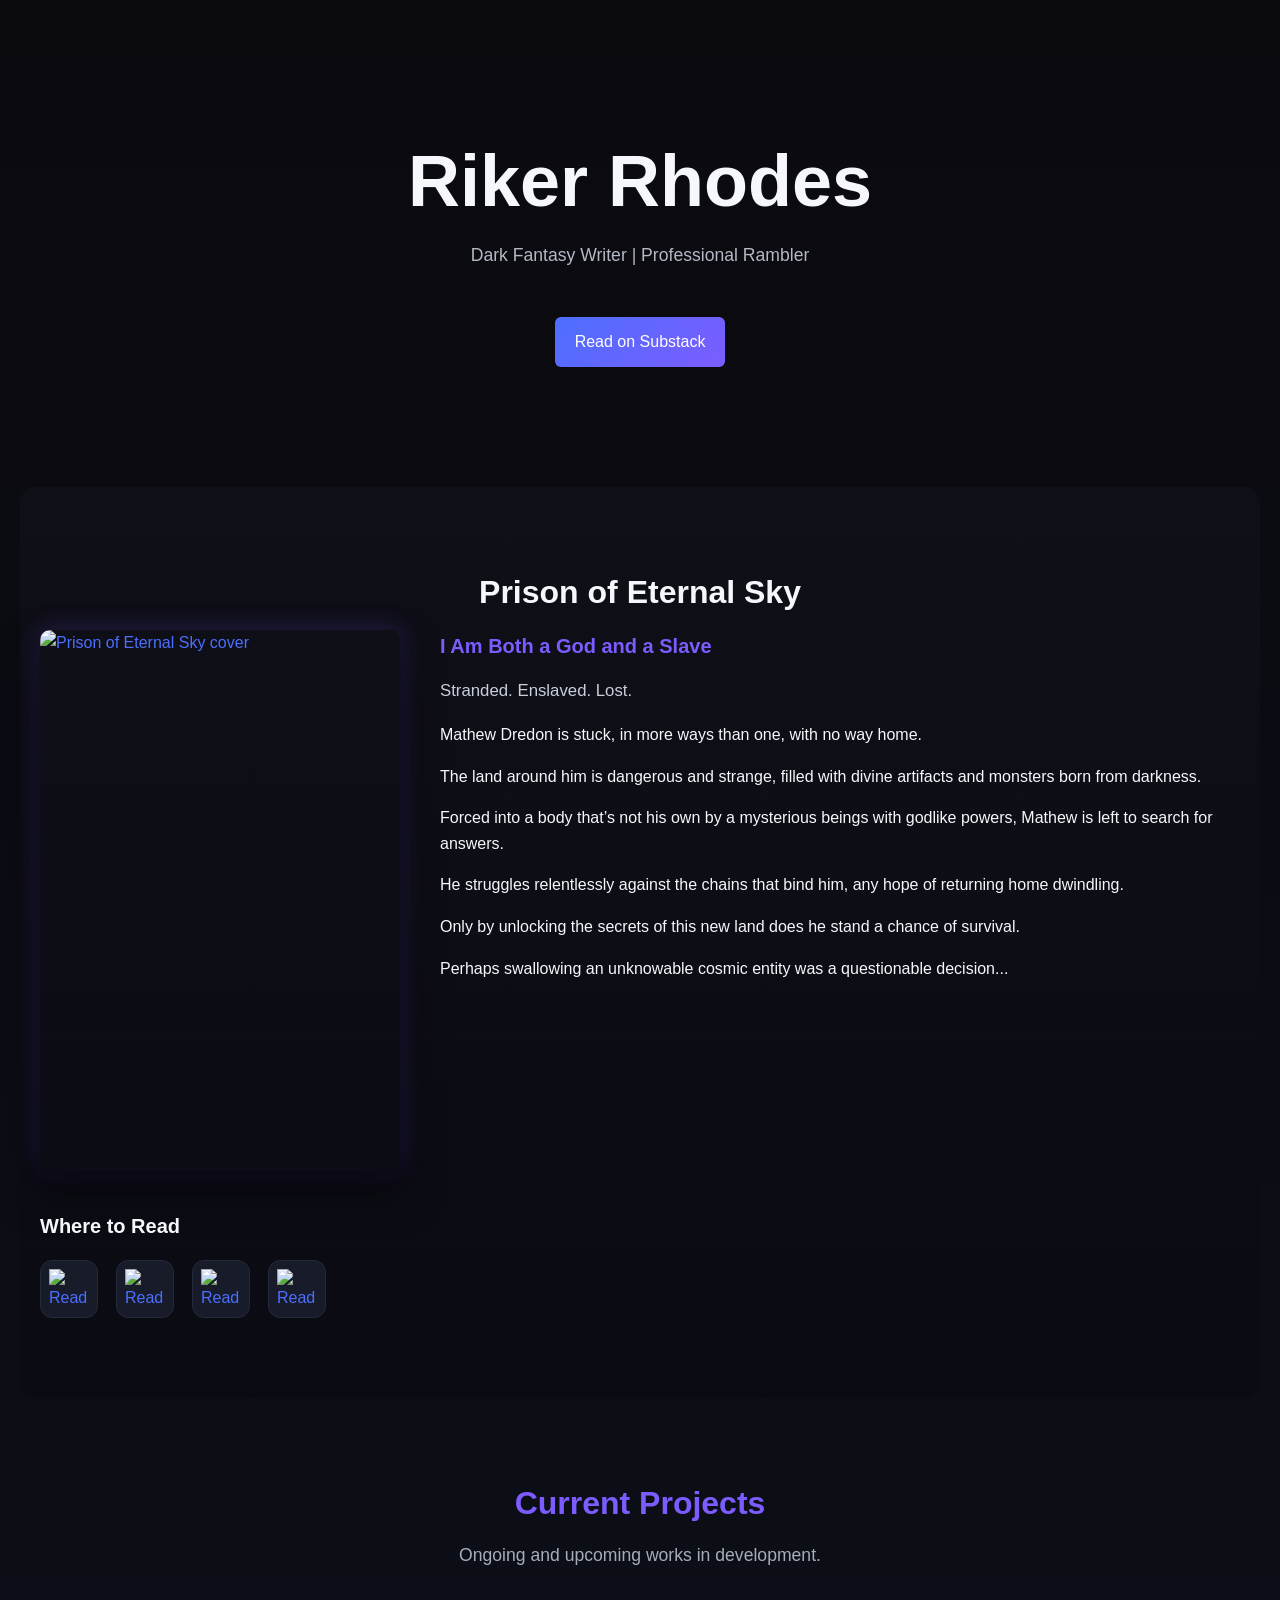
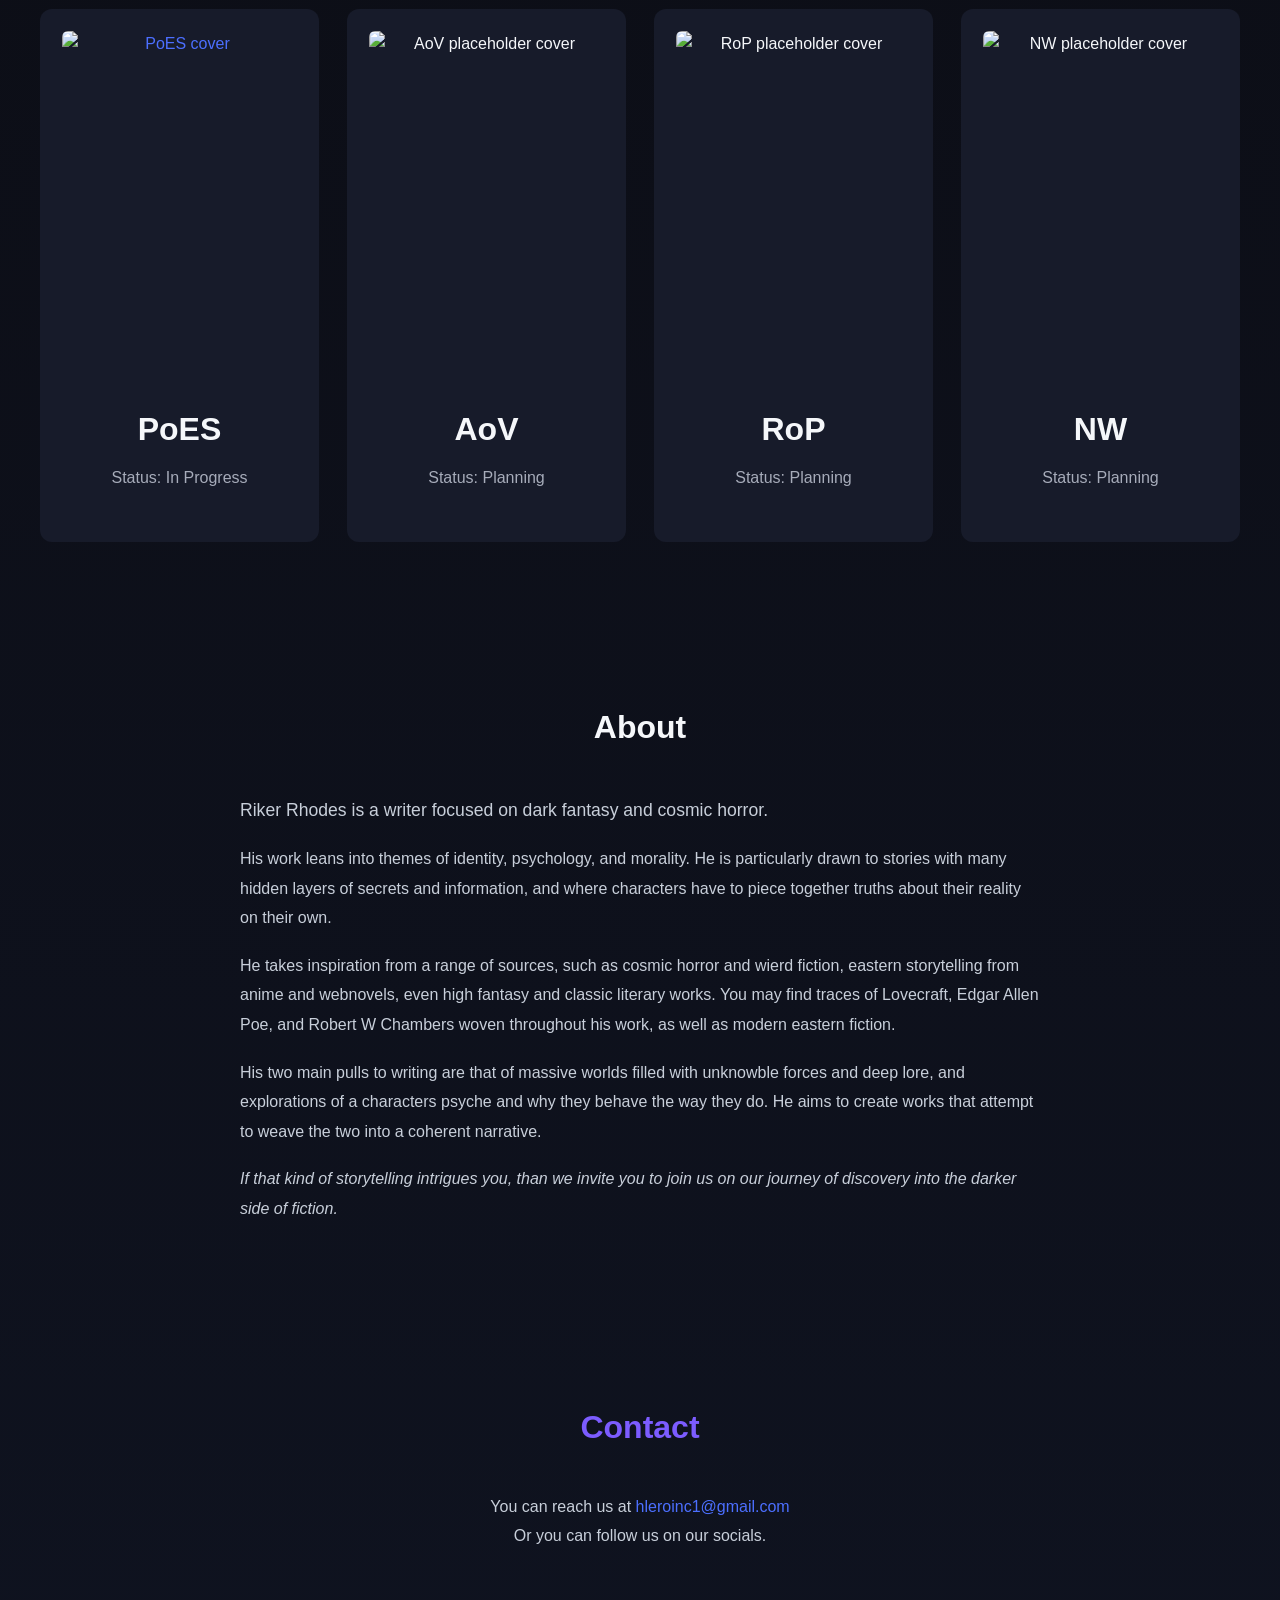
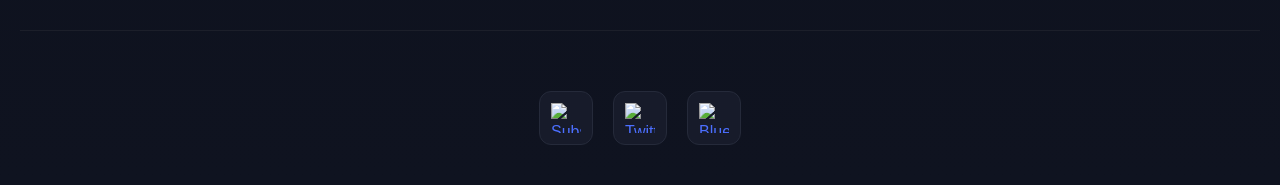
==== commit 1b3ed749: "and images folder" ====
--- a/index.html
+++ b/index.html
@@ -7,7 +7,7 @@
   <link rel="icon" type="image/png" href="images/favicon.png">
   <link rel="stylesheet" href="styles.css">
 </head>
-
+<!-- hehe -->
 <body>
 
   <section class="hero">
--- a/styles.css
+++ b/styles.css
@@ -179,6 +179,8 @@
   align-items: center;
 }
 
+
+
 .reading-link {
   display: inline-flex;
   align-items: center;
@@ -197,9 +199,9 @@
 }
 
 .reading-link img {
-  max-width: 28px;
-  max-height: 28px;
-  display: block;
+  width: 40px;
+  height: 40px;
+  object-fit: contain;
 }
 
 .featured-title {
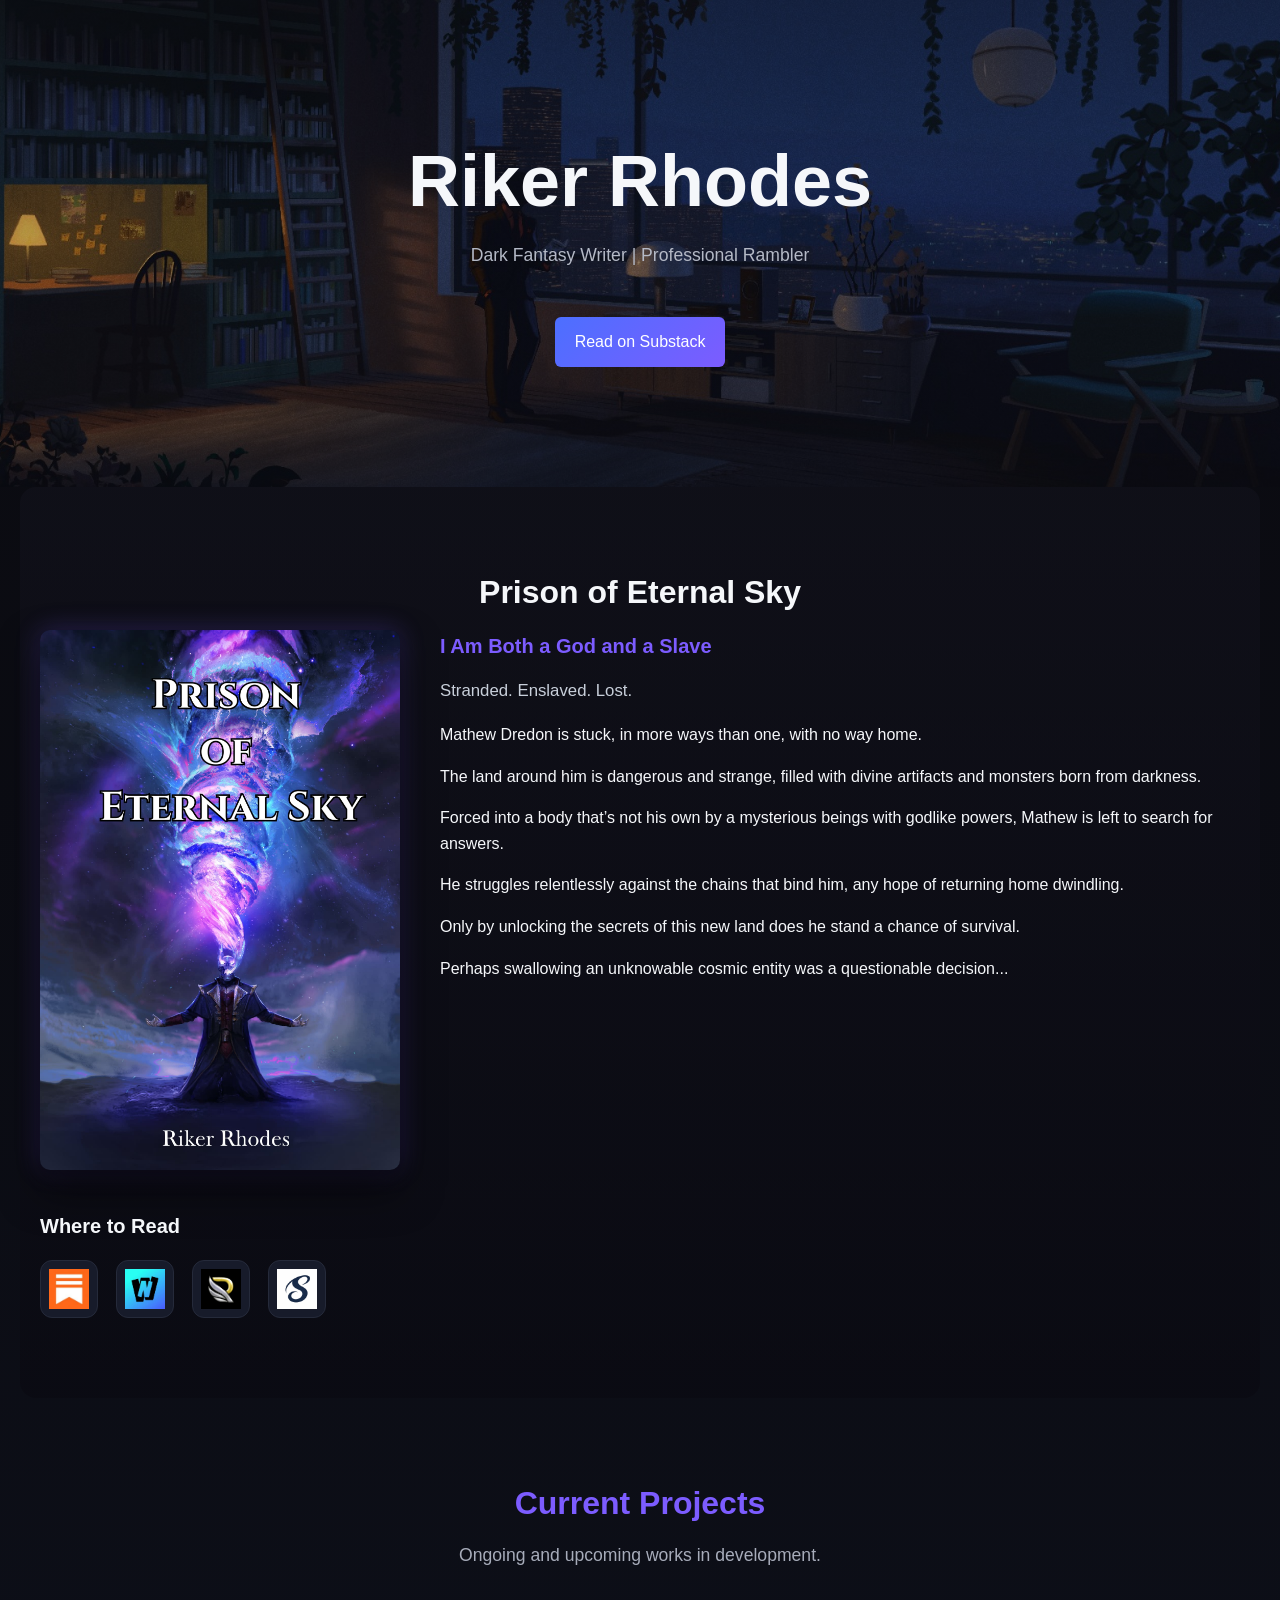
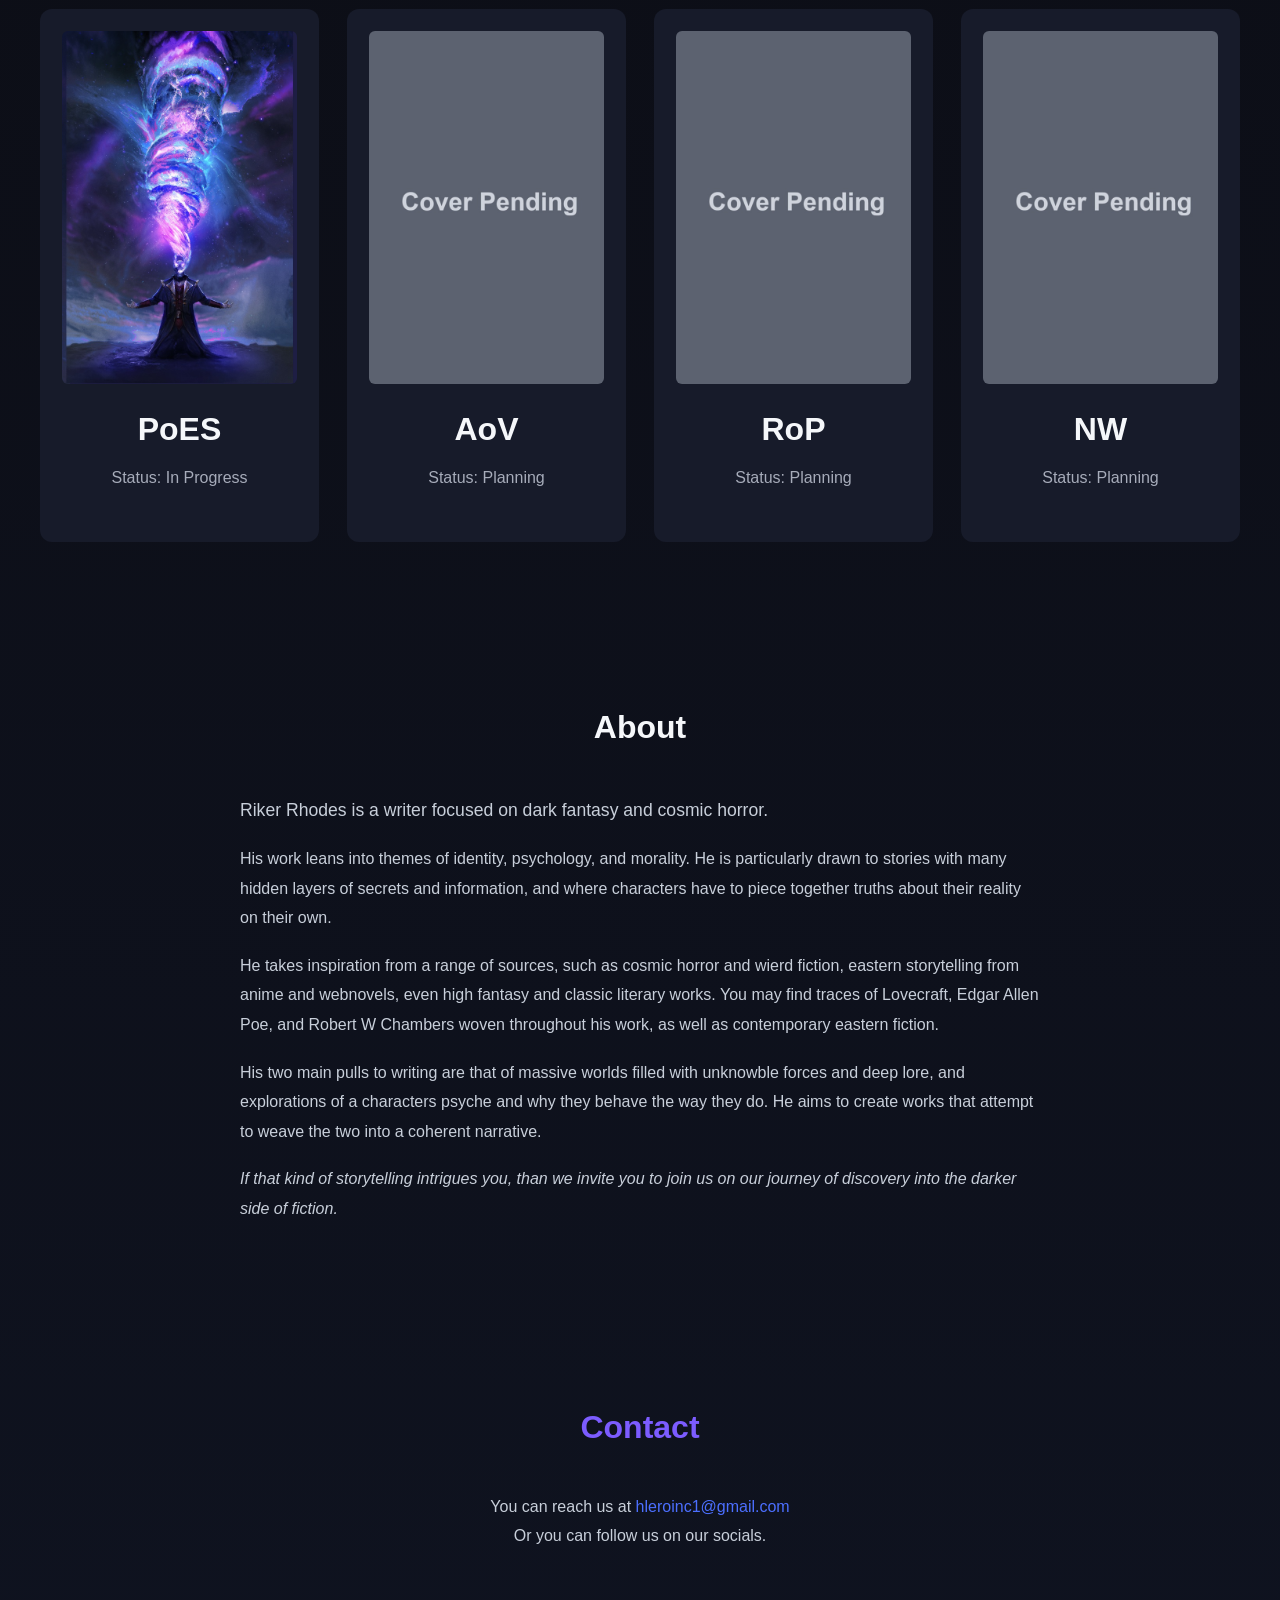
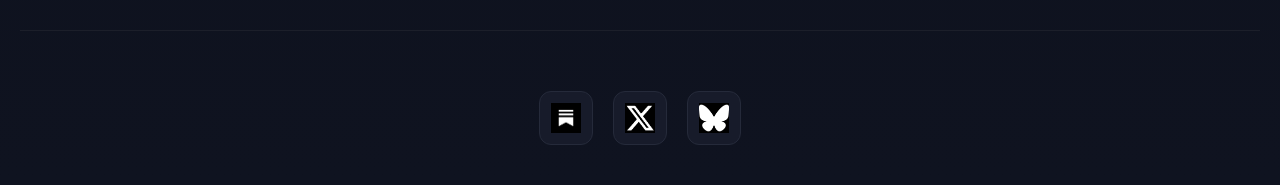
==== commit 9bff3e16: "quick fix" ====
--- a/index.html
+++ b/index.html
@@ -135,7 +135,7 @@
       </p>
 
       <p>
-        He takes inspiration from a range of sources, such as cosmic horror and wierd fiction, eastern storytelling from anime and webnovels, even high fantasy and classic literary works. You may find traces of Lovecraft, Edgar Allen Poe, and Robert W Chambers woven throughout his work, as well as modern eastern fiction.
+        He takes inspiration from a range of sources, such as cosmic horror and wierd fiction, eastern storytelling from anime and webnovels, even high fantasy and classic literary works. You may find traces of Lovecraft, Edgar Allen Poe, and Robert W Chambers woven throughout his work, as well as contemporary eastern fiction.
       </p>
 
       <p>
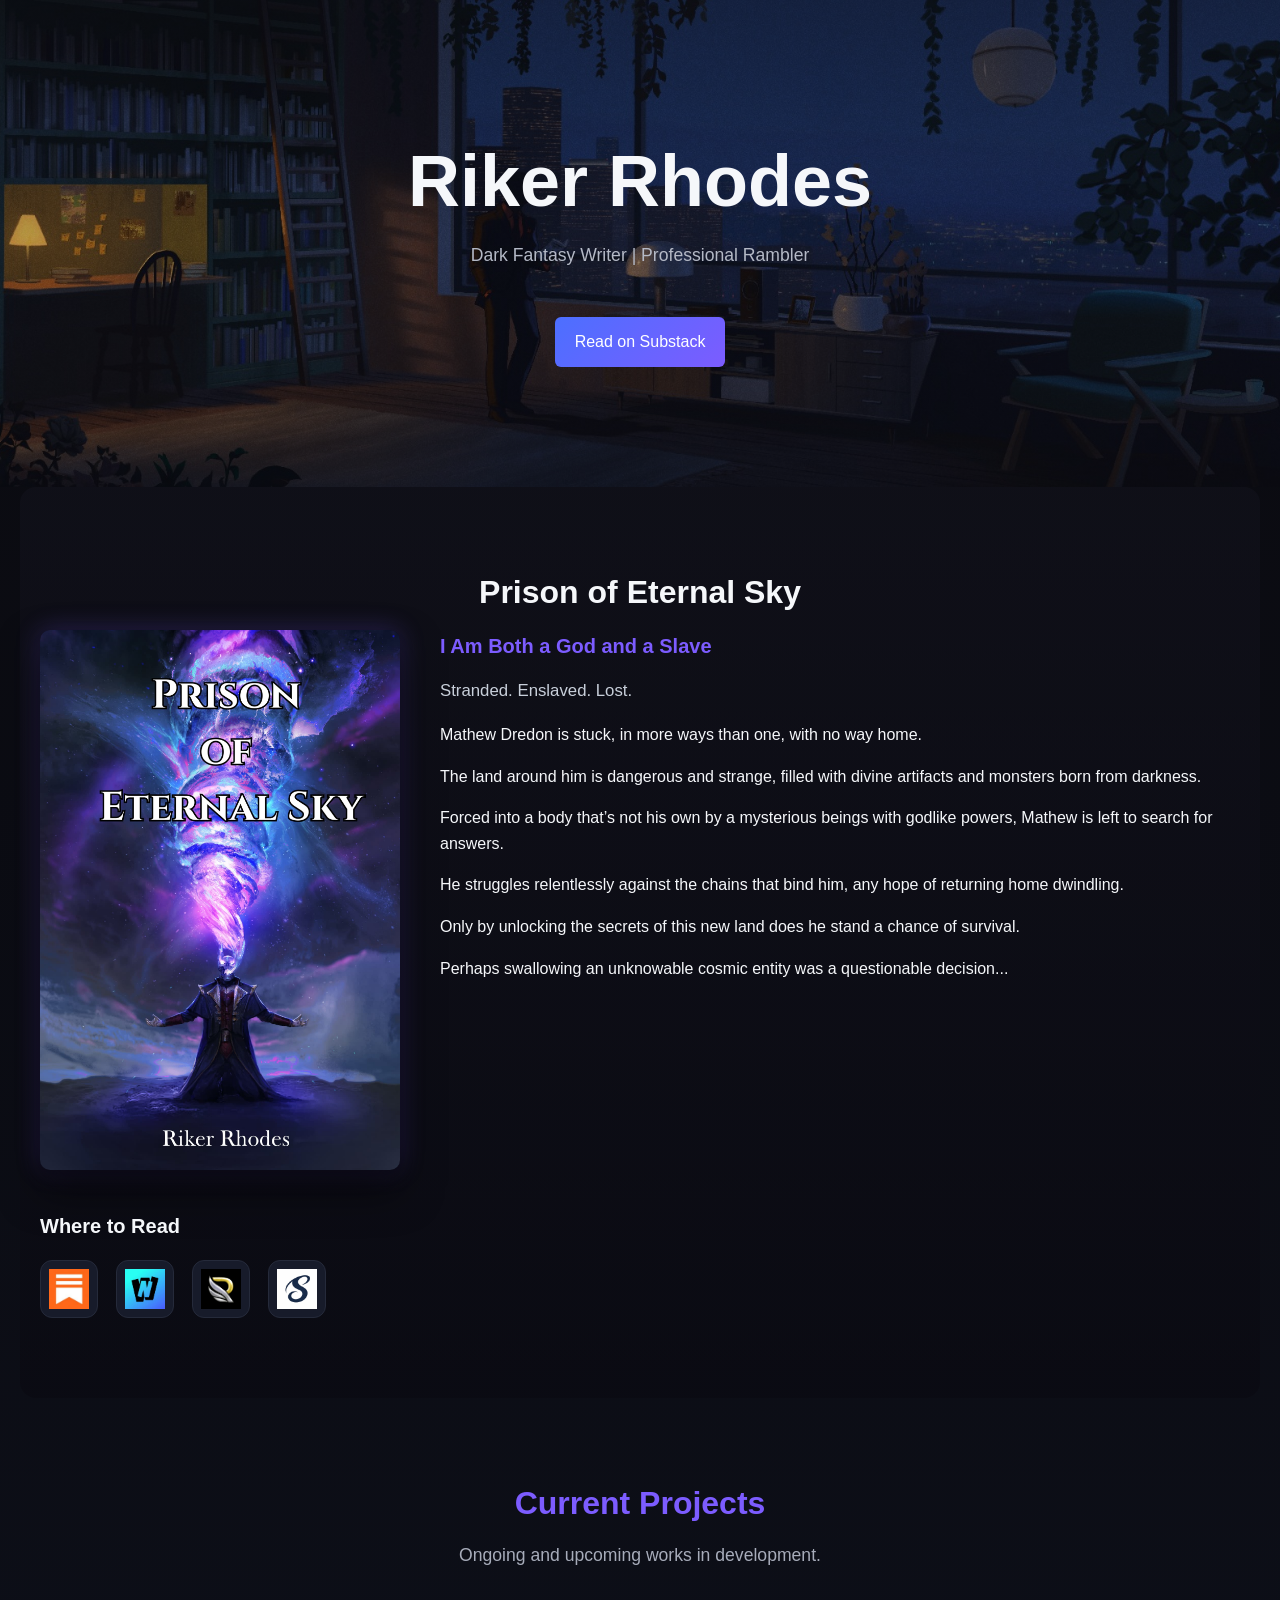
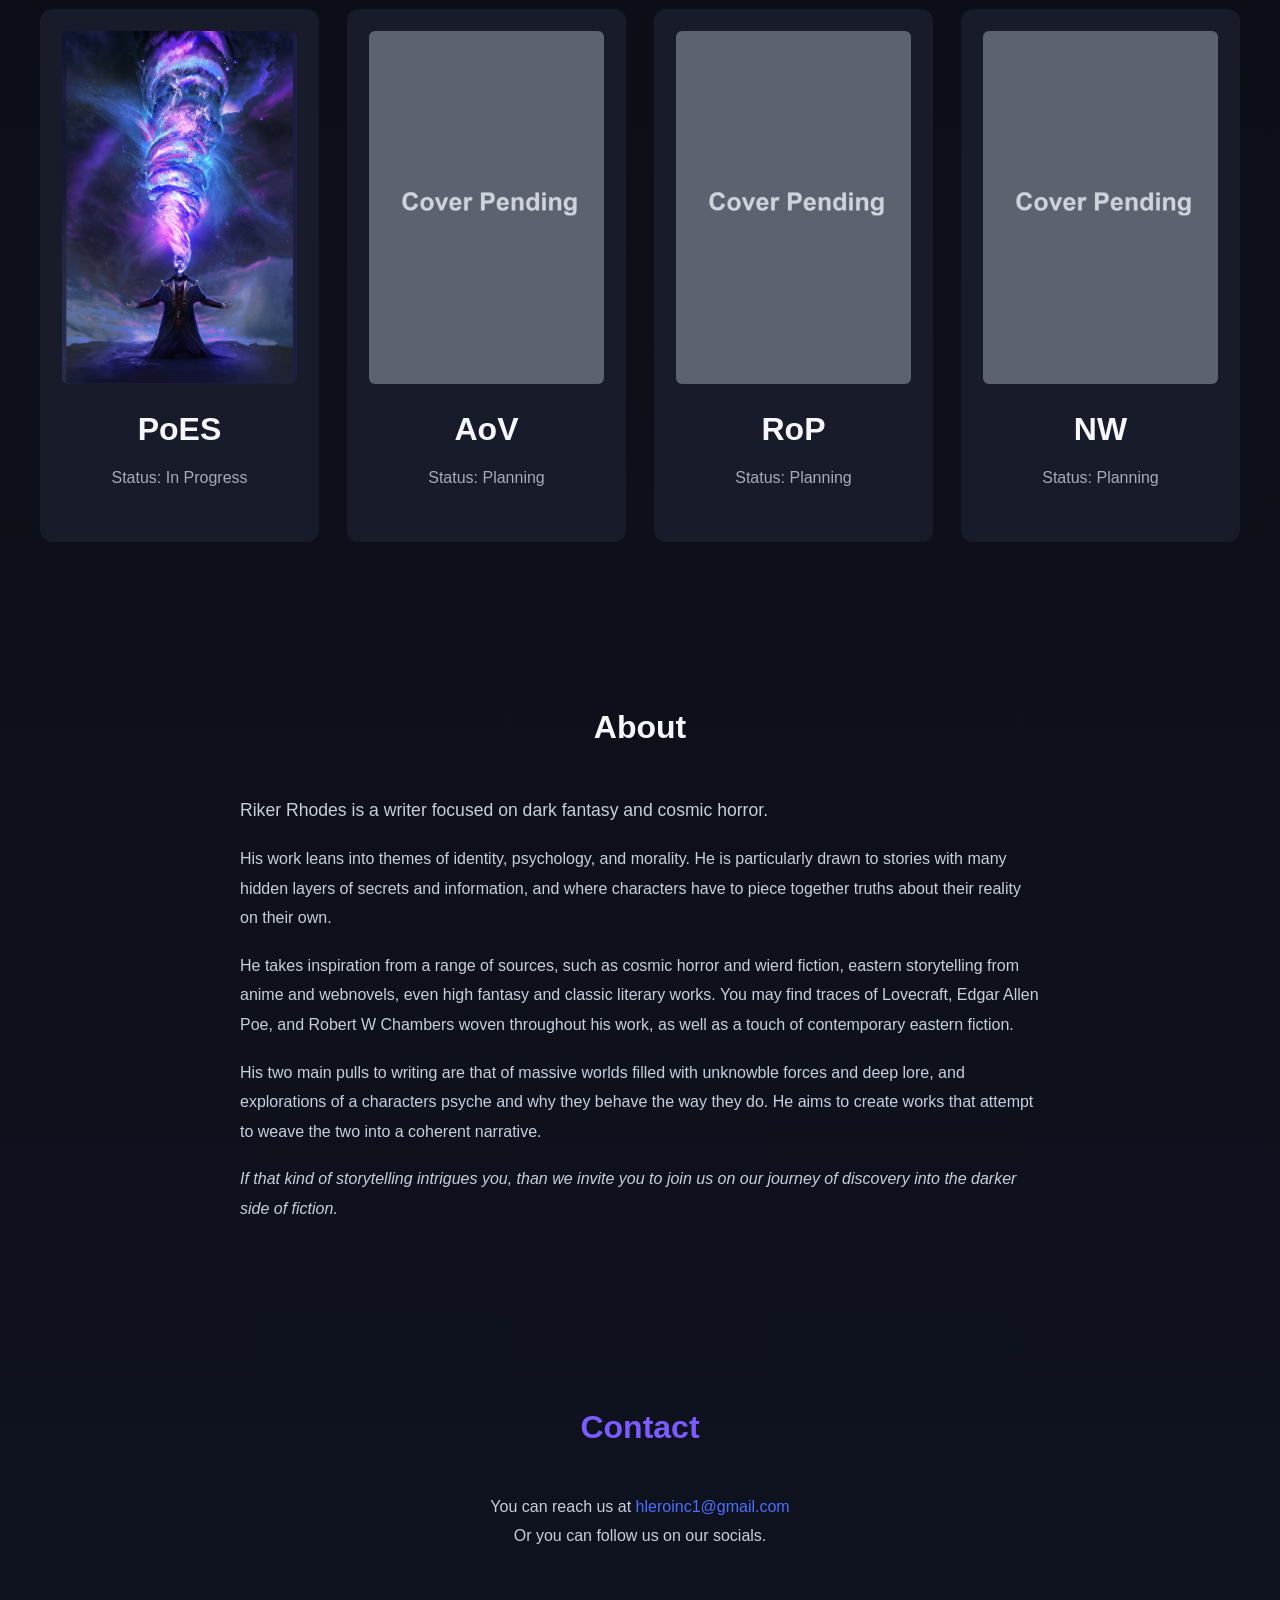
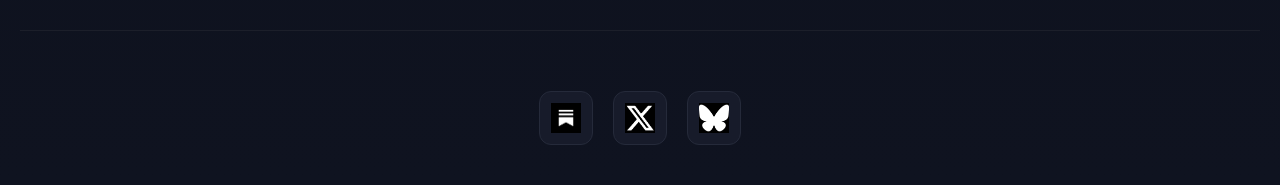
==== commit eace05ba: "smol" ====
--- a/index.html
+++ b/index.html
@@ -135,7 +135,7 @@
       </p>
 
       <p>
-        He takes inspiration from a range of sources, such as cosmic horror and wierd fiction, eastern storytelling from anime and webnovels, even high fantasy and classic literary works. You may find traces of Lovecraft, Edgar Allen Poe, and Robert W Chambers woven throughout his work, as well as contemporary eastern fiction.
+        He takes inspiration from a range of sources, such as cosmic horror and wierd fiction, eastern storytelling from anime and webnovels, even high fantasy and classic literary works. You may find traces of Lovecraft, Edgar Allen Poe, and Robert W Chambers woven throughout his work, as well as a touch of contemporary eastern fiction.
       </p>
 
       <p>
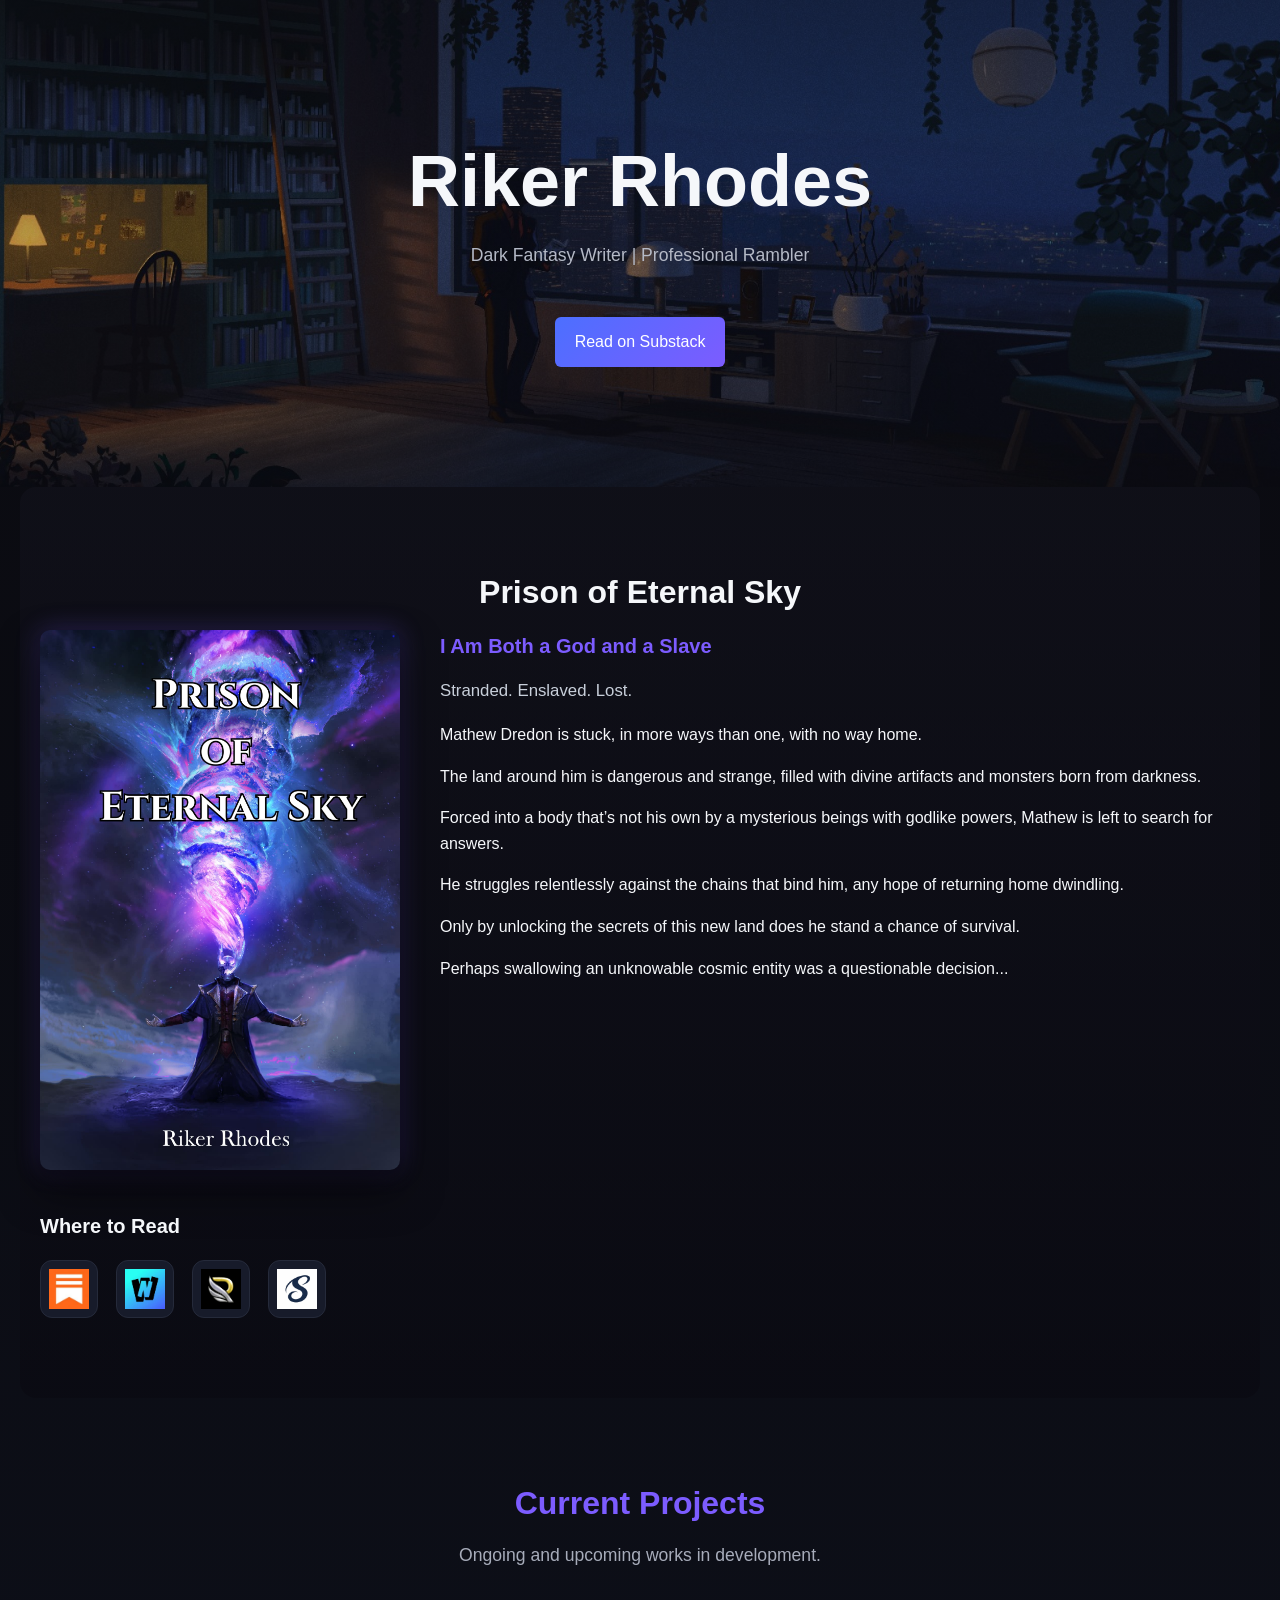
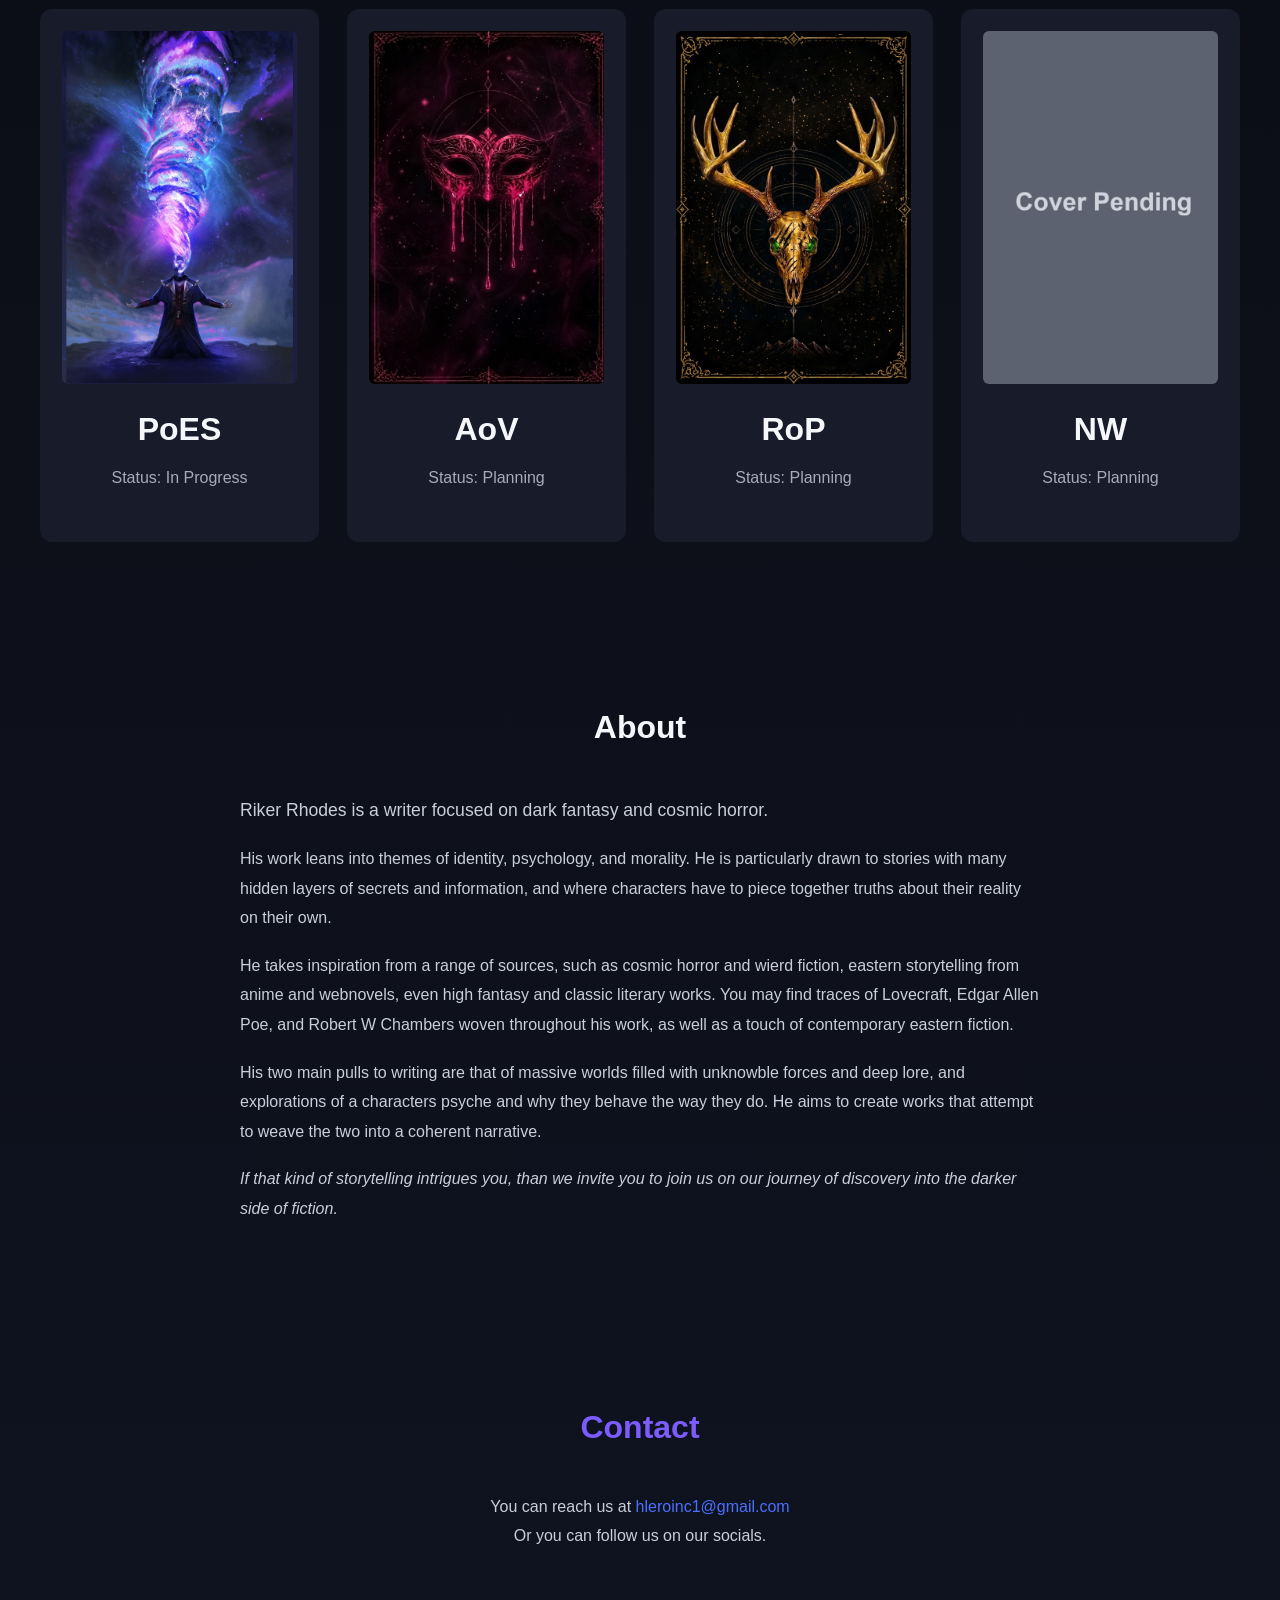
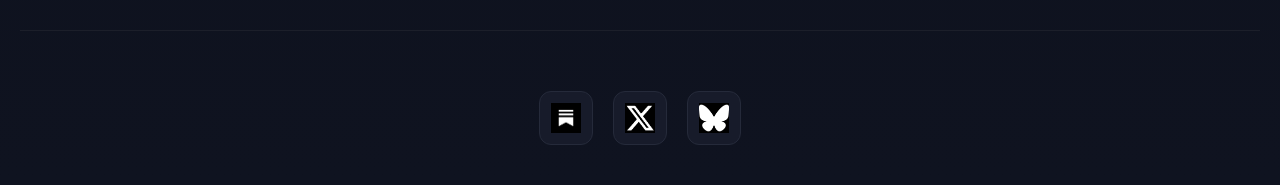
==== commit 631baf4a: "epic commit" ====
--- a/index.html
+++ b/index.html
@@ -96,7 +96,7 @@
 
       <div class="project-card">
         <div class="project-image-wrapper">
-          <img src="images/placeholder-cover.jpg" loading="lazy" alt="AoV placeholder cover" class="project-cover">
+          <img src="images/aov-cover.jpg" loading="lazy" alt="AoV placeholder cover" class="project-cover">
         </div>
         <h3>AoV</h3>
         <p class="project-status">Status: Planning</p>
@@ -104,7 +104,7 @@
 
       <div class="project-card">
         <div class="project-image-wrapper">
-          <img src="images/placeholder-cover.jpg" loading="lazy" alt="RoP placeholder cover" class="project-cover"> 
+          <img src="images/rop-cover.jpg" loading="lazy" alt="RoP placeholder cover" class="project-cover"> 
         </div>
         <h3>RoP</h3>
         <p class="project-status">Status: Planning</p>
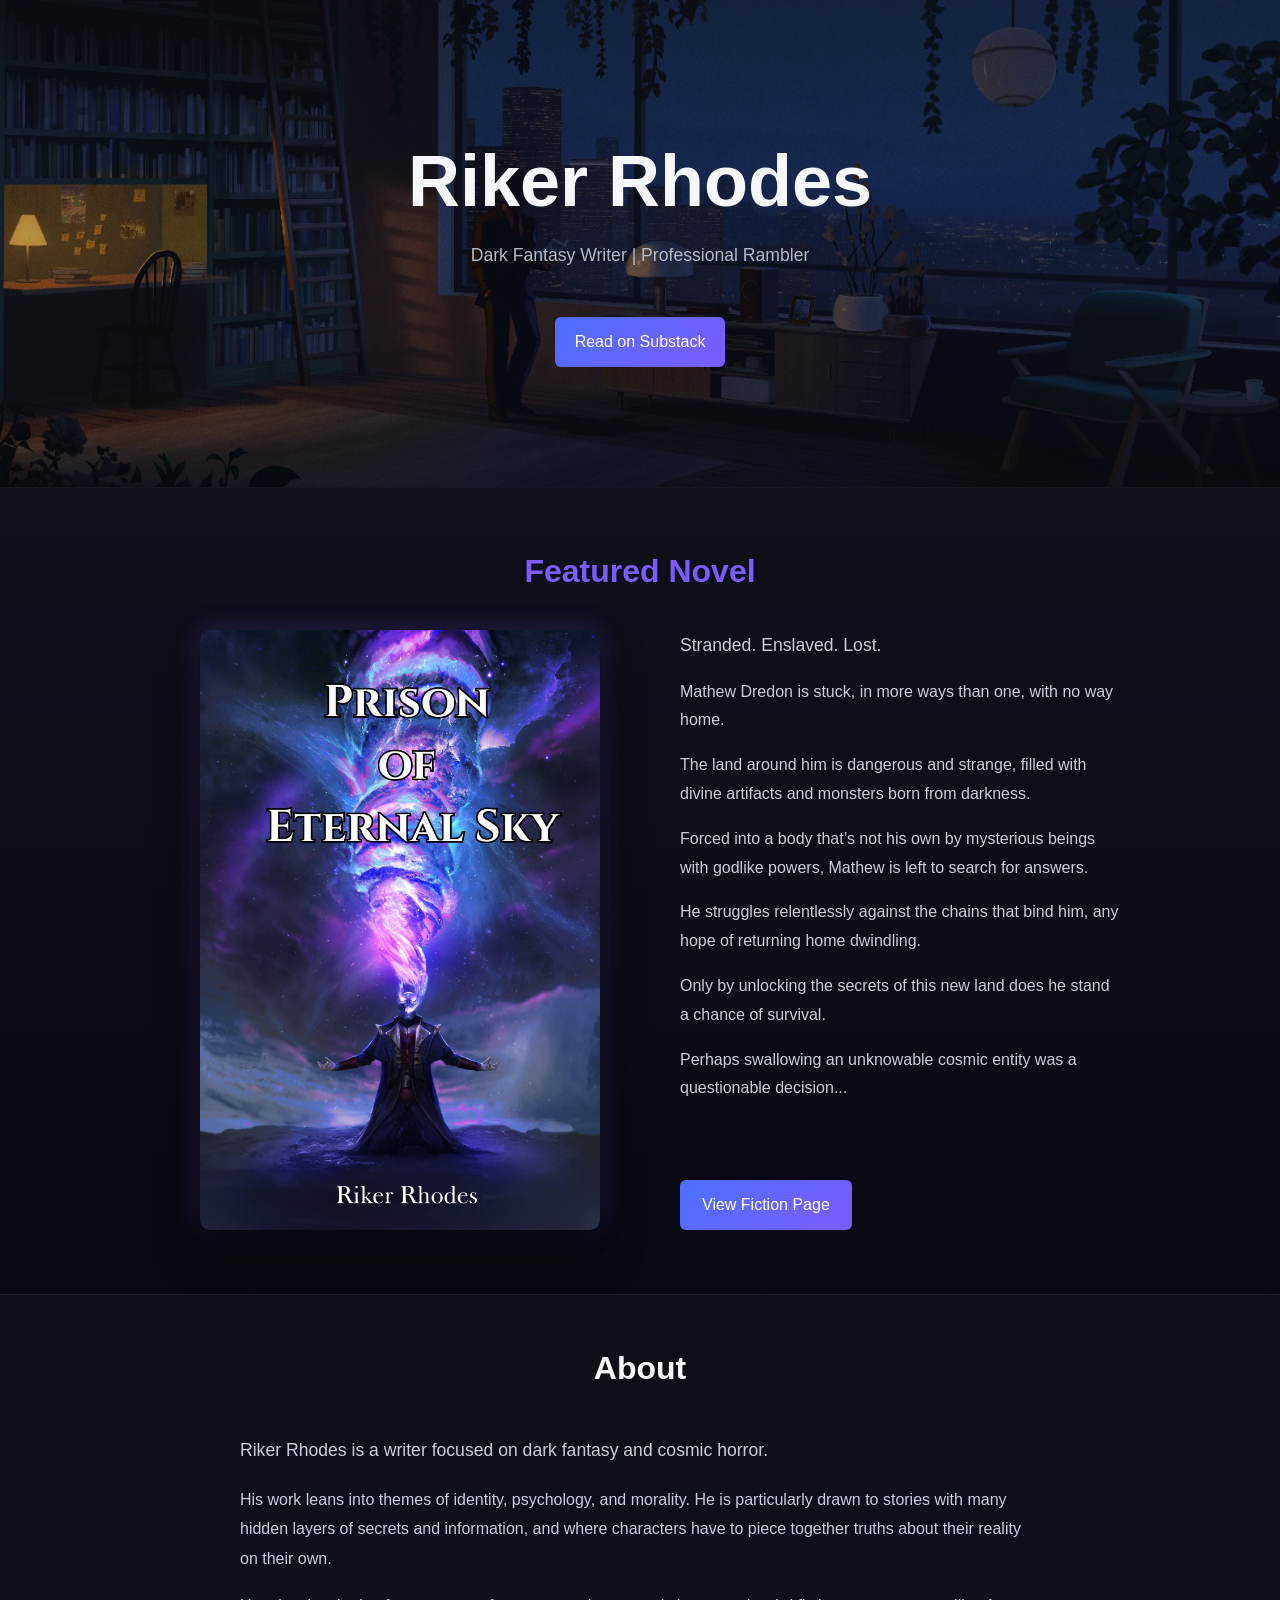
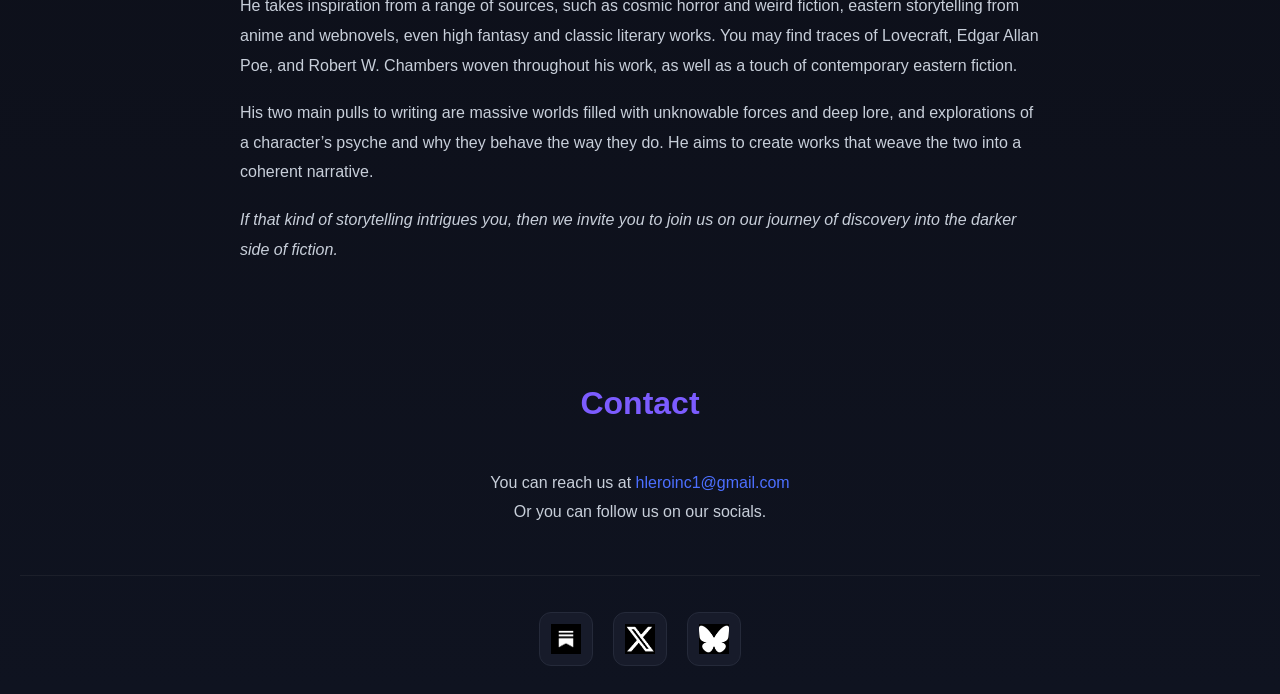
==== commit a42ca40a: "newest commit" ====
--- a/index.html
+++ b/index.html
@@ -5,9 +5,8 @@
   <meta name="viewport" content="width=device-width, initial-scale=1.0">
   <title>Riker Rhodes | Author</title>
   <link rel="icon" type="image/png" href="images/favicon.png">
-  <link rel="stylesheet" href="styles.css">
+  <link rel="stylesheet" href="styles.css?v=featured-band-1">
 </head>
-<!-- hehe -->
 <body>
 
   <section class="hero">
@@ -15,165 +14,158 @@
       <h1>Riker Rhodes</h1>
       <p>Dark Fantasy Writer | Professional Rambler</p>
       <a class="substack-btn" href="https://substack.com/@rikerrhodes">Read on Substack</a>
-    </div>  
-  </section>
-  
-  <section class="featured-project">
-    <h2 class="featured-title">Prison of Eternal Sky</h2>
-
-      <div class="featured-project-grid">
-        <div class="featured-cover-column">
-          <a href="poes.html" class="featured-link">
-            <img src="images/poes-wn.jpg" alt="Prison of Eternal Sky cover" class="featured-cover">
-          </a>
-        </div>
-
-        <div class="featured-content-column">
-          <h3>I Am Both a God and a Slave</h3>
-          <p class="featured-description">
-            Stranded. Enslaved. Lost.
-          </p>
-          <p>
-            Mathew Dredon is stuck, in more ways than one, with no way home. 
-          </p>
-          <p>
-            The land around him is dangerous and strange, filled with divine artifacts and monsters born from darkness.
-          </p>
-          <p>
-            Forced into a body that’s not his own by a mysterious beings with godlike powers, Mathew is left to search for answers.
-          </p>
-          <p>
-            He struggles relentlessly against the chains that bind him, any hope of returning home dwindling.
-          </p>
-          <p>
-            Only by unlocking the secrets of this new land does he stand a chance of survival.
-          </p>
-          <p>
-            Perhaps swallowing an unknowable cosmic entity was a questionable decision...
-          </p>
-        </div>
-      </div>
-    </div>
-
-    <div class="where-to-read">
-      <h3>Where to Read</h3>
-
-      <div class="reading-links">
-        <a href="https://projectpandemonium.substack.com/p/prison-of-eternal-sky-volume-1" class="reading-link" target="_blank" rel="noopener noreferrer">
-          <img src="images/substack-logo.jpg" alt="Read on Substack">
-        </a>
-
-        <a href="https://www.webnovel.com/book/prison-of-eternal-sky-i-am-both-a-god-and-a-slave_34087034300479105" class="reading-link" target="_blank" rel="noopener noreferrer">
-          <img src="images/webnovel-logo.jpg" alt="Read on Webnovel">
-        </a>
-
-        <a href="https://www.royalroad.com/fiction/146991/prison-of-eternal-sky" class="reading-link" target="_blank" rel="noopener noreferrer">
-          <img src="images/royalroad-logo.jpg" alt="Read on Royal Road">
-        </a>
-
-        <a href="https://www.scribblehub.com/series/2002895/prison-of-eternal-sky-i-am-both-a-god-and-a-slave/" class="reading-link" target="_blank" rel="noopener noreferrer">
-          <img src="images/scribblehub-logo.jpg" alt="Read on Scribble Hub">
-        </a>
-
-      </div>
     </div>
   </section>
 
-  <section class="projects-section">
-    <h2>Current Projects</h2>
-    <p class="projects-intro">Ongoing and upcoming works in development.</p>
-    <div class="projects-grid">
-      <a href="poes.html" class="featured-link">
+  <main>
+    <section class="featured-project">
+      <div class="featured-inner">
+        <h2 class="featured-section-title">Featured Novel</h2>
+
+        <div class="featured-project-grid">
+          <div class="featured-cover-column">
+            <a href="poes.html" class="featured-link">
+              <img
+                src="images/poes-wn.jpg"
+                alt="Prison of Eternal Sky cover"
+                class="featured-cover"
+              >
+            </a>
+          </div>
+
+          <div class="featured-content-column">
+            <div class="featured-synopsis">
+              <p class="featured-description">Stranded. Enslaved. Lost.</p>
+
+              <p>Mathew Dredon is stuck, in more ways than one, with no way home.</p>
+
+              <p>
+                The land around him is dangerous and strange, filled with divine
+                artifacts and monsters born from darkness.
+              </p>
+
+              <p>
+                Forced into a body that’s not his own by mysterious beings with
+                godlike powers, Mathew is left to search for answers.
+              </p>
+
+              <p>
+                He struggles relentlessly against the chains that bind him, any hope
+                of returning home dwindling.
+              </p>
+
+              <p>
+                Only by unlocking the secrets of this new land does he stand a chance
+                of survival.
+              </p>
+
+              <p>
+                Perhaps swallowing an unknowable cosmic entity was a questionable
+                decision...
+              </p>
+            </div>
+
+            <div class="featured-cta">
+              <a href="poes.html" class="featured-cta-button">View Fiction Page</a>
+            </div>
+          </div>
+        </div>
+      </div>
+    </section>
+
+    <!-- CURRENT PROJECTS TEMPORARILY HIDDEN
+    <section class="projects-section">
+      <h2>Current Projects</h2>
+      <p class="projects-intro">Ongoing and upcoming works in development.</p>
+
+      <div class="projects-grid">
+        <a href="poes.html" class="featured-link">
+          <div class="project-card">
+            <div class="project-image-wrapper">
+              <img src="images/poes-cover.jpg" loading="lazy" alt="PoES cover" class="project-cover">
+            </div>
+            <h3>PoES</h3>
+            <p class="project-status">Status: In Progress</p>
+          </div>
+        </a>
+
         <div class="project-card">
           <div class="project-image-wrapper">
-            <img src="images/poes-cover.jpg" loading="lazy" alt="PoES cover" class="project-cover">
+            <img src="images/aov-cover.jpg" loading="lazy" alt="AoV placeholder cover" class="project-cover">
           </div>
-          <h3>PoES</h3>
-          <p class="project-status">Status: In Progress</p>
+          <h3>AoV</h3>
+          <p class="project-status">Status: Planning</p>
         </div>
+
+        <div class="project-card">
+          <div class="project-image-wrapper">
+            <img src="images/rop-cover.jpg" loading="lazy" alt="RoP placeholder cover" class="project-cover">
+          </div>
+          <h3>RoP</h3>
+          <p class="project-status">Status: Planning</p>
+        </div>
+
+        <div class="project-card">
+          <div class="project-image-wrapper">
+            <img src="images/placeholder-cover.jpg" loading="lazy" alt="NW placeholder cover" class="project-cover">
+          </div>
+          <h3>NW</h3>
+          <p class="project-status">Status: Planning</p>
+        </div>
+      </div>
+    </section>
+    END CURRENT PROJECTS -->
+
+    <section class="about-section">
+      <h2 class="section-title">About</h2>
+
+      <div class="about-content">
+        <p class="about-intro">
+          Riker Rhodes is a writer focused on dark fantasy and cosmic horror.
+        </p>
+
+        <p>
+          His work leans into themes of identity, psychology, and morality. He is particularly drawn to stories with many hidden layers of secrets and information, and where characters have to piece together truths about their reality on their own.
+        </p>
+
+        <p>
+          He takes inspiration from a range of sources, such as cosmic horror and weird fiction, eastern storytelling from anime and webnovels, even high fantasy and classic literary works. You may find traces of Lovecraft, Edgar Allan Poe, and Robert W. Chambers woven throughout his work, as well as a touch of contemporary eastern fiction.
+        </p>
+
+        <p>
+          His two main pulls to writing are massive worlds filled with unknowable forces and deep lore, and explorations of a character’s psyche and why they behave the way they do. He aims to create works that weave the two into a coherent narrative.
+        </p>
+
+        <p class="about-closing">
+          If that kind of storytelling intrigues you, then we invite you to join us on our journey of discovery into the darker side of fiction.
+        </p>
+      </div>
+    </section>
+
+    <section class="contact-section">
+      <h2>Contact</h2>
+      <p>
+        You can reach us at <a href="mailto:hleroinc1@gmail.com">hleroinc1@gmail.com</a>
+      </p>
+      <p>Or you can follow us on our socials.</p>
+    </section>
+  </main>
+
+  <footer class="site-footer">
+    <div class="footer-socials">
+      <a href="https://substack.com/@rikerrhodes" target="_blank" rel="noopener noreferrer" aria-label="Substack">
+        <img src="images/substack-icon.jpg" alt="Substack">
       </a>
 
+      <a href="https://x.com/riker_rhodes" target="_blank" rel="noopener noreferrer" aria-label="Twitter">
+        <img src="images/twitter-icon.jpg" alt="Twitter">
+      </a>
 
-      <div class="project-card">
-        <div class="project-image-wrapper">
-          <img src="images/aov-cover.jpg" loading="lazy" alt="AoV placeholder cover" class="project-cover">
-        </div>
-        <h3>AoV</h3>
-        <p class="project-status">Status: Planning</p>
-      </div>
-
-      <div class="project-card">
-        <div class="project-image-wrapper">
-          <img src="images/rop-cover.jpg" loading="lazy" alt="RoP placeholder cover" class="project-cover"> 
-        </div>
-        <h3>RoP</h3>
-        <p class="project-status">Status: Planning</p>
-      </div>
-
-      <div class="project-card">
-        <div class="project-image-wrapper">
-          <img src="images/placeholder-cover.jpg" loading="lazy" alt="NW placeholder cover" class="project-cover">
-        </div>
-        <h3>NW</h3>
-        <p class="project-status">Status: Planning</p>
-      </div>
-
+      <a href="https://bsky.app/profile/rikerrhodes.bsky.social" target="_blank" rel="noopener noreferrer" aria-label="Bluesky">
+        <img src="images/bluesky-icon.jpg" alt="Bluesky">
+      </a>
     </div>
-  </section>
-
-  <section class="about-section">
-    <h2 class="section-title">About</h2>
-
-    <div class="about-content">
-
-      <p class="about-intro">
-        Riker Rhodes is a writer focused on dark fantasy and cosmic horror.
-      </p>
-
-      <p>
-        His work leans into themes of identity, psychology, and morality. He is particularly drawn to stories with many hidden layers of secrets and information, and where characters have to piece together truths about their reality on their own.
-      </p>
-
-      <p>
-        He takes inspiration from a range of sources, such as cosmic horror and wierd fiction, eastern storytelling from anime and webnovels, even high fantasy and classic literary works. You may find traces of Lovecraft, Edgar Allen Poe, and Robert W Chambers woven throughout his work, as well as a touch of contemporary eastern fiction.
-      </p>
-
-      <p>
-        His two main pulls to writing are that of massive worlds filled with unknowble forces and deep lore, and explorations of a characters psyche and why they behave the way they do. He aims to create works that attempt to weave the two into a coherent narrative.
-      </p>
-
-      <p class="about-closing">
-        If that kind of storytelling intrigues you, than we invite you to join us on our journey of discovery into the darker side of fiction.
-      </p>
-
-    </div>
-  </section>
-
-  <section class="contact-section">
-    <h2>Contact</h2>
-    <p>
-      You can reach us at <a href="mailto:hleroinc1@gmail.com">hleroinc1@gmail.com</a>
-    </p>
-    <p>
-      Or you can follow us on our socials.
-    </p>
-  </section>
-
-<footer class="site-footer">
-  <div class="footer-socials">
-    <a href="https://substack.com/@rikerrhodes" target="_blank" rel="noopener noreferrer" aria-label="Substack">
-      <img src="images/substack-icon.jpg" alt="Substack">
-    </a>
-
-    <a href="https://x.com/riker_rhodes" target="_blank" rel="noopener noreferrer" aria-label="Twitter">
-      <img src="images/twitter-icon.jpg" alt="Twitter">
-    </a>
-
-    <a href="https://bsky.app/profile/rikerrhodes.bsky.social" target="_blank" rel="noopener noreferrer" aria-label="Bluesky">
-      <img src="images/bluesky-icon.jpg" alt="Bluesky">
-    </a>
-  </div>
-</footer>
+  </footer>
 
 </body>
 </html>
--- a/styles.css
+++ b/styles.css
@@ -1,29 +1,34 @@
-
 body {
-    margin: 0;
-    font-family: Arial, sans-serif;
-    background-color: #0A0A0F;
-    color: #F5F7FA;
-    line-height: 1.6;
+  margin: 0;
+  font-family: Arial, sans-serif;
+  background-color: #0A0A0F;
+  color: #F5F7FA;
+  line-height: 1.6;
 }
 
 section {
-    padding: 80px 20px;
-    margin: auto;
-}
-
-    h1, h2 {
-    color: #7C5CFF;
+  padding: 80px 20px;
+  margin: auto;
+}
+
+h1,
+h2 {
+  color: #7C5CFF;
 }
 
 a {
-    color: #4C6FFF;
-    text-decoration: none;
+  color: #4C6FFF;
+  text-decoration: none;
 }
 
 a:hover {
-    text-decoration: underline;
-}
+  text-decoration: underline;
+}
+
+
+/* =========================
+   HERO
+========================= */
 
 .hero {
   position: relative;
@@ -49,7 +54,6 @@
   z-index: 1;
   max-width: 1200px;
   margin: 0 auto;
-  
 }
 
 .hero h1 {
@@ -61,68 +65,119 @@
 }
 
 .hero p {
-  font-size: 1.1rem;
-  color: #B4B9C6;
   max-width: 700px;
   margin: 0 auto 28px;
-}
-
+  color: #B4B9C6;
+  font-size: 1.1rem;
+}
 
 .substack-btn {
-    display: inline-block;
-    margin-top: 20px;
-    padding: 12px 20px;
-    background: linear-gradient(135deg, #4C6FFF, #7C5CFF);
-    color: white;
-    border-radius: 6px;
-}
+  display: inline-block;
+  margin-top: 20px;
+  padding: 12px 20px;
+  color: #FFFFFF;
+  background: linear-gradient(135deg, #4C6FFF, #7C5CFF);
+  border-radius: 6px;
+}
+
+.substack-btn:hover {
+  text-decoration: none;
+  transform: translateY(-2px);
+}
+
+
+/* =========================
+   PAGE
+========================= */
 
 body {
   margin: 0;
   font-family: Arial, sans-serif;
-  background: linear-gradient(180deg, #0A0A0F 0%, #0F1320 100%);
+  background: linear-gradient(
+    180deg,
+    #0A0A0F 0%,
+    #0F1320 100%
+  );
   color: #F5F7FA;
   line-height: 1.6;
 }
 
 footer {
-    text-align: center;
-    padding: 40px 20px;
-    border-top: 1px solid #1C1F2A;
-}
+  padding: 40px 20px;
+  text-align: center;
+  border-top: 1px solid #1C1F2A;
+}
+
+
+/* =========================
+   FEATURED NOVEL
+   FULL-WIDTH BAND
+========================= */
 
 .featured-project {
-  max-width: 1200px;
-  margin: 0 auto;
-  padding: 80px 20px;
+  width: 100%;
+  max-width: none;
+  margin: 0;
+  padding: 64px 20px;
+  box-sizing: border-box;
 
   background: linear-gradient(
     180deg,
-    rgba(18, 18, 28, 0.6),
-    rgba(10, 10, 18, 0.8)
+    rgba(18, 18, 28, 0.78),
+    rgba(10, 10, 18, 0.94)
   );
 
-  border-radius: 16px;
+  border-top: 1px solid rgba(255, 255, 255, 0.05);
+  border-bottom: 1px solid rgba(255, 255, 255, 0.05);
+  border-radius: 0;
+}
+
+.featured-inner {
+  width: 100%;
+  max-width: 1120px;
+  margin: 0 auto;
+}
+
+.featured-section-title {
+  margin: 0 0 40px;
+  color: #7C5CFF;
+  font-size: 2rem;
+  line-height: 1.2;
+  text-align: center;
 }
 
 .featured-project-grid {
   display: grid;
-  grid-template-columns: minmax(260px, 360px) 1fr;
-  gap: 40px;
-  align-items: start;
+  grid-template-columns: 400px 440px;
+  column-gap: 80px;
+  align-items: stretch;
+  justify-content: center;
+
+  width: 100%;
+  margin: 0 auto;
+
+  transform: translateX(20px);
 }
 
 .featured-cover-column {
-  width: 100%;
+  width: 400px;
+}
+
+.featured-link {
+  display: block;
 }
 
 .featured-cover {
-  transition: transform 0.3s ease, box-shadow 0.3s ease;
+  display: block;
   width: 100%;
   aspect-ratio: 2 / 3;
   object-fit: cover;
-  display: block;
+
   border-radius: 10px;
+
+  transition:
+    transform 0.3s ease,
+    box-shadow 0.3s ease;
 
   box-shadow:
     0 20px 40px rgba(0, 0, 0, 0.5),
@@ -132,85 +187,122 @@
 
 .featured-cover:hover {
   transform: translateY(-6px) scale(1.02);
+
   box-shadow:
     0 30px 60px rgba(0, 0, 0, 0.6),
     0 8px 20px rgba(0, 0, 0, 0.5),
     0 0 35px rgba(124, 92, 255, 0.25);
 }
 
-.featured-content-column h2 {
-  margin: 0 0 18px;
-  font-size: clamp(2rem, 4vw, 3rem);
-  color: #F5F7FA;
-  text-align: left;
-}
-
-.featured-content-column h3 {
-  margin: 0 0 14px;
-  font-size: 1.25rem;
-  color: #7C5CFF;
-  text-align: left;
-}
-
-.featured-description {
-  margin: 0;
+.featured-content-column {
+  display: flex;
+  flex-direction: column;
+
+  width: 440px;
+  height: 600px;
+}
+
+.featured-synopsis {
+  flex: 1;
+  min-height: 0;
+  overflow: hidden;
+}
+
+.featured-content-column p {
+  margin: 0 0 16px;
   color: #C8CFDA;
-  font-size: 1.05rem;
   line-height: 1.8;
   text-align: left;
-  max-width: 700px;
-}
-
-.where-to-read {
-  margin-top: 40px;
-}
-
-.where-to-read h3 {
-  margin: 0 0 18px;
-  font-size: 1.25rem;
-  color: #F5F7FA;
-  text-align: left;
-}
-
-.reading-links {
-  display: flex;
-  flex-wrap: wrap;
-  gap: 18px;
-  align-items: center;
-}
-
-
-
-.reading-link {
-  display: inline-flex;
-  align-items: center;
-  justify-content: center;
-  width: 56px;
-  height: 56px;
-  background: #171B2A;
-  border: 1px solid #252A3A;
-  border-radius: 12px;
-  transition: transform 0.2s ease, box-shadow 0.2s ease;
-}
-
-.reading-link:hover {
-  transform: translateY(-3px);
-  box-shadow: 0 8px 24px rgba(124, 92, 255, 0.18);
-}
-
-.reading-link img {
-  width: 40px;
-  height: 40px;
-  object-fit: contain;
-}
-
-.featured-title {
-  font-size: 2rem;
-  margin: 0 0 12px;
-  color: #F5F7FA;
-  text-align: center;
-}
-
+}
+
+.featured-description {
+  color: #E2E6F0;
+  font-size: 1.1rem;
+}
+
+.featured-cta {
+  margin-top: auto;
+  padding-top: 24px;
+}
+
+.featured-cta-button {
+  display: inline-block;
+  padding: 12px 22px;
+
+  color: #FFFFFF;
+  background: linear-gradient(
+    135deg,
+    #4C6FFF,
+    #7C5CFF
+  );
+
+  border-radius: 6px;
+  text-decoration: none;
+
+  transition: transform 0.2s ease;
+}
+
+.featured-cta-button:hover {
+  text-decoration: none;
+  transform: translateY(-2px);
+}
+
+
+/* =========================
+   FEATURED RESPONSIVE
+========================= */
+
+@media (max-width: 1000px) {
+  .featured-project-grid {
+    grid-template-columns:
+      minmax(260px, 360px)
+      minmax(0, 420px);
+
+    column-gap: 56px;
+    transform: none;
+  }
+
+  .featured-cover-column,
+  .featured-content-column {
+    width: 100%;
+  }
+
+  .featured-content-column {
+    height: auto;
+    min-height: 540px;
+  }
+}
+
+@media (max-width: 820px) {
+  .featured-project {
+    padding: 56px 20px;
+  }
+
+  .featured-section-title {
+    margin-bottom: 36px;
+  }
+
+  .featured-project-grid {
+    grid-template-columns: minmax(240px, 360px);
+    row-gap: 40px;
+  }
+
+  .featured-content-column {
+    min-height: 0;
+  }
+
+  .featured-synopsis {
+    overflow: visible;
+  }
+
+  .featured-cta {
+    margin-top: 28px;
+  }
+}
+
+/* =========================
+   PROJECTS
+========================= */
 
 .projects-section h2 {
   font-size: 2rem;
@@ -227,13 +319,6 @@
 .projects-intro {
   text-align: center;
 }
-
-.projects-intro {
-  color: #A7ACBA;
-  font-size: 1.1rem;
-  margin-bottom: 40px;
-}
-
 
 .projects-grid {
   display: grid;
@@ -247,7 +332,10 @@
   border-radius: 12px;
   padding: 22px;
   text-align: center;
-  transition: transform 0.25s ease, box-shadow 0.25s ease;
+
+  transition:
+    transform 0.25s ease,
+    box-shadow 0.25s ease;
 }
 
 .project-image-wrapper {
@@ -262,6 +350,7 @@
   aspect-ratio: 2 / 3;
   object-fit: cover;
   display: block;
+
   transition: transform 0.4s ease;
 }
 
@@ -276,7 +365,9 @@
 
 .project-card:hover {
   transform: translateY(-6px) scale(1.02);
-  box-shadow: 0 10px 30px rgba(124, 92, 255, 0.2);
+
+  box-shadow:
+    0 10px 30px rgba(124, 92, 255, 0.2);
 }
 
 .project-card h3 {
@@ -298,31 +389,23 @@
 }
 
 
+/* =========================
+   ABOUT
+========================= */
+
 .about-section,
 .contact-section {
   max-width: 1200px;
   margin: 0 auto;
-  padding: 80px 20px;
-}
-
-.about-section h2{
+  padding: 48px 20px;
+}
+
+.about-section h2 {
+  margin: 0 0 40px;
+
+  color: #F5F7FA;
   font-size: 2rem;
-  color: #F5F7FA;
   text-align: center;
-  margin: 0 0 40px;
-}
-
-.contact-section h2 {
-  font-size: 2rem;
-  color: #7C5CFF;
-  text-align: center;
-  margin: 0 0 40px;
-}
-
-.about-section {
-  max-width: 1200px;
-  margin: 0 auto;
-  padding: 80px 20px;
 }
 
 .about-content {
@@ -332,34 +415,57 @@
 
 .about-content p {
   margin-bottom: 18px;
+
+  color: #C8CFDA;
   line-height: 1.85;
-  color: #C8CFDA;
   text-align: left;
 }
 
 .about-intro {
+  color: #E2E6F0;
   font-size: 1.1rem;
-  color: #E2E6F0;
 }
 
 .about-closing {
   margin-top: 10px;
+
+  color: #A7ACBA;
   font-style: italic;
-  color: #A7ACBA;
+}
+
+
+/* =========================
+   CONTACT
+========================= */
+
+.contact-section h2 {
+  margin: 0 0 40px;
+
+  color: #7C5CFF;
+  font-size: 2rem;
+  text-align: center;
 }
 
 .contact-section p {
   max-width: 800px;
   margin: 0 auto;
+
   color: #C8CFDA;
   line-height: 1.8;
   text-align: center;
 }
 
+
+/* =========================
+   FOOTER
+========================= */
+
 .site-footer {
   max-width: 1200px;
   margin: 0 auto;
-  padding: 60px 20px 40px;
+
+  padding: 36px 20px 28px;
+
   border-top: 1px solid #1C1F2A;
 }
 
@@ -368,240 +474,570 @@
   justify-content: center;
   align-items: center;
   gap: 20px;
+
   flex-wrap: wrap;
 }
 
 .footer-socials a {
   display: inline-flex;
+  justify-content: center;
   align-items: center;
-  justify-content: center;
+
   width: 52px;
   height: 52px;
+
   background: #171B2A;
   border: 1px solid #252A3A;
   border-radius: 12px;
-  transition: transform 0.2s ease, box-shadow 0.2s ease;
+
+  transition:
+    transform 0.2s ease,
+    box-shadow 0.2s ease;
 }
 
 .footer-socials a:hover {
   transform: translateY(-3px);
-  box-shadow: 0 8px 24px rgba(124, 92, 255, 0.18);
+
+  box-shadow:
+    0 8px 24px rgba(124, 92, 255, 0.18);
 }
 
 .footer-socials img {
+  display: block;
   max-width: 30px;
   max-height: 30px;
-  display: block;
-}
-
-/* =========================
-   PROJECT PAGE
-========================= */
+}
+/* =========================================================
+   PROJECT PAGE LAYOUT
+========================================================= */
 
 .project-hero-section,
 .project-overview-section,
 .project-art-section,
 .project-navigation-section {
-  max-width: 1200px;
-  margin: 0 auto;
-  padding: 80px 20px;
-}
-
-/* PROJECT HERO */
+    max-width: 1200px;
+    margin: 0 auto;
+    padding: 80px 20px;
+}
+
+
+/* =========================================================
+   PROJECT HERO
+========================================================= */
 
 .project-hero {
-  text-align: center;
+    text-align: center;
 }
 
 .project-hero h1 {
-  font-size: clamp(2.75rem, 6vw, 4.5rem);
-  font-weight: 600;
-  line-height: 1.15;
-  margin: 0 0 12px;
-  color: #F5F7FA;
+    font-size: clamp(2.75rem, 6vw, 4.5rem);
+    font-weight: 600;
+    line-height: 1.15;
+    margin: 0 0 12px;
+    color: #F5F7FA;
 }
 
 .project-status {
-  font-size: 1rem;
-  color: #A7ACBA;
-  margin: 0 0 30px;
+    font-size: 1rem;
+    color: #A7ACBA;
+    margin: 0 0 30px;
 }
 
 .project-hero-cover img {
-  width: 100%;
-  max-width: 320px;
-  aspect-ratio: 2 / 3;
-  object-fit: cover;
-  display: block;
-  margin: 0 auto 28px;
-  border-radius: 12px;
-  box-shadow:
-    0 20px 40px rgba(0, 0, 0, 0.5),
-    0 4px 12px rgba(0, 0, 0, 0.4),
-    0 0 40px rgba(124, 92, 255, 0.18),
-    0 0 80px rgba(124, 92, 255, 0.12);
+    width: 100%;
+    max-width: 320px;
+    aspect-ratio: 2 / 3;
+    object-fit: cover;
+    display: block;
+
+    margin: 0 auto 28px;
+
+    border-radius: 12px;
+
+    box-shadow:
+        0 20px 40px rgba(0,0,0,.50),
+        0 4px 12px rgba(0,0,0,.40),
+        0 0 40px rgba(124,92,255,.18),
+        0 0 80px rgba(124,92,255,.12);
 }
 
 .project-tagline {
-  max-width: 700px;
-  margin: 0 auto;
-  font-size: 1.1rem;
-  color: #C8CFDA;
-  line-height: 1.8;
-}
-
-/* OVERVIEW */
+    max-width: 700px;
+    margin: 0 auto;
+
+    color: #C8CFDA;
+    font-size: 1.1rem;
+    line-height: 1.8;
+}
+
+
+/* =========================================================
+   PROJECT OVERVIEW
+========================================================= */
 
 .project-overview-section h2,
 .project-art-section h2 {
-  font-size: 2rem;
-  color: #F5F7FA;
-  text-align: center;
-  margin-bottom: 30px;;
+    font-size: 2rem;
+    color: #7C5CFF;
+    text-align: center;
+    margin-bottom: 30px;
 }
 
 .project-overview-section p {
-  max-width: 800px;
-  margin: 0 auto 18px;
-  line-height: 1.85;
-  color: #C8CFDA;
-  text-align: left;
-}
-
-/* OFFICIAL ART */
+    max-width: 800px;
+    margin: 0 auto 18px;
+
+    color: #C8CFDA;
+    line-height: 1.85;
+    text-align: left;
+}
+
+
+/* =========================================================
+   WHERE TO READ
+========================================================= */
+
+.project-reading-section {
+    max-width: 1200px;
+    margin: 0 auto;
+    padding: 80px 20px;
+}
+
+.project-reading-section h2 {
+    font-size: 2rem;
+    color: #F5F7FA;
+    text-align: center;
+    margin: 0 0 30px;
+}
+
+.project-reading-subsection {
+    margin-top: 50px;
+    padding: 20px 0 40px;
+
+    text-align: center;
+
+    border-top: 1px solid rgba(124,92,255,.12);
+    border-bottom: 1px solid rgba(124,92,255,.12);
+}
+
+.project-reading-subsection h3 {
+    margin-bottom: 16px;
+
+    font-size: 1.2rem;
+    color: #F5F7FA;
+}
+
+.project-reading-subsection .reading-links {
+    display: flex;
+    justify-content: center;
+    align-items: center;
+    gap: 18px;
+}
+
+.reading-links {
+    display: flex;
+    justify-content: center;
+    flex-wrap: wrap;
+    gap: 18px;
+}
+
+.reading-link {
+    display: inline-flex;
+    justify-content: center;
+    align-items: center;
+
+    width: 56px;
+    height: 56px;
+
+    background: #171B2A;
+    border: 1px solid #252A3A;
+    border-radius: 12px;
+
+    transition:
+        transform .2s ease,
+        box-shadow .2s ease;
+}
+
+.reading-link:hover {
+    transform: translateY(-3px);
+
+    box-shadow:
+        0 8px 24px rgba(124,92,255,.18);
+}
+
+.reading-link img {
+    width: 40px;
+    height: 40px;
+    object-fit: contain;
+}
+
+
+/* =========================================================
+   OFFICIAL ART
+========================================================= */
 
 .project-art-section {
-  max-width: 1200px;
-  margin: 40px auto;
-  padding: 80px 20px;
-
-  background: linear-gradient(
-    180deg,
-    rgba(18, 18, 28, 0.5),
-    rgba(10, 10, 18, 0.7)
-  );
-
-  border-radius: 16px;
+    margin: 40px auto;
+
+    background: linear-gradient(
+        180deg,
+        rgba(18,18,28,.50),
+        rgba(10,10,18,.70)
+    );
+
+    border-radius: 16px;
 }
 
 .project-art-grid {
-  display: grid;
-  grid-template-columns: repeat(auto-fit, minmax(260px, 1fr));
-  gap: 24px;
-  align-items: start;
+    display: grid;
+    grid-template-columns: repeat(auto-fit, minmax(260px,1fr));
+    gap: 24px;
 }
 
 .project-art-grid img {
-  width: 100%;
-  display: block;
-  border-radius: 12px;
-  object-fit: cover;
-  background: #171B2A;
-  box-shadow: 0 10px 25px rgba(0, 0, 0, 0.35);
-  transition: transform 0.25s ease, box-shadow 0.25s ease;
+    width: 100%;
+    display: block;
+
+    border-radius: 12px;
+    object-fit: cover;
+
+    background: #171B2A;
+
+    transition:
+        transform .25s ease,
+        box-shadow .25s ease;
+
+    box-shadow:
+        0 10px 25px rgba(0,0,0,.35);
 }
 
 .project-art-grid img:hover {
-  transform: translateY(-4px) scale(1.01);
-  box-shadow:
-    0 16px 35px rgba(0, 0, 0, 0.45),
-    0 0 30px rgba(124, 92, 255, 0.15);
-}
+    transform: translateY(-4px) scale(1.01);
+
+    box-shadow:
+        0 16px 35px rgba(0,0,0,.45),
+        0 0 30px rgba(124,92,255,.15);
+}
+
+
+/* =========================================================
+   CHARACTER GALLERY
+========================================================= */
 
 .project-art-gallery {
-  display: flex;
-  flex-wrap: wrap;
-  gap: 20px;
-  justify-content: center;
-  align-items: flex-start;
-}
-
+    display: flex;
+    flex-wrap: wrap;
+    justify-content: center;
+    align-items: flex-start;
+    gap: 20px;
+}
+
+.project-art-gallery a {
+    display: inline-block;
+    border-radius: 12px;
+}
 
 .project-art-gallery img {
-  height: 360px;
-  width: auto;
-  max-width: 100%;
-  display: block;
-  object-fit: contain;
-  border-radius: 12px;
-  background: #171B2A;
-  padding: 0;
-  box-shadow: 0 10px 25px rgba(0, 0, 0, 0.35);
-  transition: transform 0.25s ease, box-shadow 0.25s ease;
+    height: 360px;
+    width: auto;
+    max-width: 100%;
+
+    display: block;
+    object-fit: contain;
+
+    background: #171B2A;
+
+    border-radius: 12px;
+
+    transition:
+        transform .25s ease,
+        box-shadow .25s ease;
+
+    box-shadow:
+        0 10px 25px rgba(0,0,0,.35);
 }
 
 .project-art-gallery img:hover {
-  transform: translateY(-4px);
-  box-shadow:
-    0 16px 35px rgba(0, 0, 0, 0.45),
-    0 0 30px rgba(124, 92, 255, 0.15);
-}
-
-.project-art-gallery a {
-  display: inline-block;
-  border-radius: 12px;
-}
-
-/* BACK LINK */
+    transform: translateY(-4px);
+
+    box-shadow:
+        0 16px 35px rgba(0,0,0,.45),
+        0 0 30px rgba(124,92,255,.15);
+}
+
+
+/* =========================================================
+   BACK BUTTON
+========================================================= */
 
 .project-navigation-section {
-  text-align: center;
-  padding-top: 20px;
-  padding-bottom: 100px;
+    text-align: center;
+    padding-top: 20px;
+    padding-bottom: 100px;
 }
 
 .back-link {
-  display: inline-block;
-  padding: 12px 22px;
-  background: #171B2A;
-  color: #F5F7FA;
-  border: 1px solid #252A3A;
-  border-radius: 10px;
-  text-decoration: none;
-  transition: transform 0.2s ease, box-shadow 0.2s ease, border-color 0.2s ease;
+    display: inline-block;
+
+    padding: 12px 22px;
+
+    background: #171B2A;
+    color: #F5F7FA;
+
+    border: 1px solid #252A3A;
+    border-radius: 10px;
+
+    text-decoration: none;
+
+    transition:
+        transform .2s ease,
+        box-shadow .2s ease,
+        border-color .2s ease;
 }
 
 .back-link:hover {
-  transform: translateY(-3px);
-  border-color: rgba(124, 92, 255, 0.4);
-  box-shadow: 0 8px 24px rgba(124, 92, 255, 0.18);
-}
-
-.project-reading-section {
-  max-width: 1200px;
-  margin: 0 auto;
-  padding: 80px 20px;
-}
-
-.project-reading-section h2 {
-  font-size: 2rem;
-  color: #F5F7FA;
-  text-align: center;
-  margin: 0 0 30px;
-}
-
-.project-reading-subsection {
-  margin-top: 50px;
-  padding: 20px 0 40px;
-  text-align: center;
-  border-top: 1px solid rgba(124, 92, 255, 0.12);
-  border-bottom: 1px solid rgba(124, 92, 255, 0.12);
-}
-
-.project-reading-subsection h3 {
-  margin-bottom: 16px;
-  font-size: 1.2rem;
-  color: #F5F7FA;
-}
-
-.project-overview-section h2,
-.project-art-section h2 {
-  color: #7C5CFF;
-}
-
-.project-reading-subsection .reading-links {
-  display: flex;
-  justify-content: center;
-  align-items: center;
-  gap: 18px;
+    transform: translateY(-3px);
+
+    border-color: rgba(124,92,255,.40);
+
+    box-shadow:
+        0 8px 24px rgba(124,92,255,.18);
+}
+
+/* =========================================================
+   RESPONSIVE — TABLETS
+========================================================= */
+
+@media (max-width: 900px) {
+  section {
+    padding-left: 20px;
+    padding-right: 20px;
+  }
+
+  .projects-grid {
+    grid-template-columns: repeat(2, minmax(0, 1fr));
+  }
+
+  .project-hero-section,
+  .project-overview-section,
+  .project-reading-section,
+  .project-art-section,
+  .project-navigation-section {
+    padding-top: 64px;
+    padding-bottom: 64px;
+  }
+
+  .project-art-gallery img {
+    height: 320px;
+  }
+}
+
+
+/* =========================================================
+   RESPONSIVE — MOBILE
+========================================================= */
+
+@media (max-width: 600px) {
+  section {
+    padding: 56px 18px;
+  }
+
+  .hero {
+    padding: 110px 18px 90px;
+  }
+
+  .hero h1 {
+    font-size: clamp(2.5rem, 13vw, 3.5rem);
+  }
+
+  .hero p {
+    font-size: 1rem;
+  }
+
+  .substack-btn {
+    margin-top: 14px;
+    padding: 11px 18px;
+  }
+
+
+  /* Homepage sections */
+
+  .projects-section,
+  .about-section,
+  .contact-section {
+    padding: 44px 18px;
+  }
+
+  .projects-grid {
+    grid-template-columns: 1fr;
+  }
+
+  .about-section h2,
+  .contact-section h2 {
+    margin-bottom: 28px;
+  }
+
+  .about-content p {
+    line-height: 1.75;
+  }
+
+  .contact-section p {
+    line-height: 1.7;
+  }
+
+
+  /* Footer */
+
+  .site-footer {
+    padding: 30px 18px 24px;
+  }
+
+  .footer-socials {
+    gap: 14px;
+  }
+
+  .footer-socials a {
+    width: 48px;
+    height: 48px;
+  }
+
+  .footer-socials img {
+    max-width: 27px;
+    max-height: 27px;
+  }
+
+
+  /* Project page */
+
+  .project-hero-section,
+  .project-overview-section,
+  .project-reading-section,
+  .project-art-section,
+  .project-navigation-section {
+    padding: 56px 18px;
+  }
+
+  .project-hero h1 {
+    font-size: clamp(2.4rem, 12vw, 3.5rem);
+  }
+
+  .project-hero-cover img {
+    max-width: 280px;
+  }
+
+  .project-tagline {
+    font-size: 1rem;
+    line-height: 1.7;
+  }
+
+  .project-overview-section h2,
+  .project-reading-section h2,
+  .project-art-section h2 {
+    font-size: 1.75rem;
+  }
+
+  .project-overview-section p {
+    line-height: 1.75;
+  }
+
+  .project-reading-subsection {
+    margin-top: 36px;
+    padding: 20px 0 32px;
+  }
+
+  .reading-links {
+    gap: 14px;
+  }
+
+  .reading-link {
+    width: 52px;
+    height: 52px;
+  }
+
+  .reading-link img {
+    width: 36px;
+    height: 36px;
+  }
+
+
+  /* Art gallery */
+
+  .project-art-section {
+    margin: 20px auto;
+    border-radius: 0;
+  }
+
+  .project-art-grid {
+    grid-template-columns: 1fr;
+    gap: 20px;
+  }
+
+  .project-art-gallery {
+    gap: 16px;
+  }
+
+  .project-art-gallery a {
+    width: 100%;
+  }
+
+  .project-art-gallery img {
+    width: 100%;
+    height: auto;
+    max-height: none;
+    object-fit: contain;
+  }
+
+  .project-navigation-section {
+    padding-top: 10px;
+    padding-bottom: 72px;
+  }
+}
+
+
+/* =========================================================
+   VERY SMALL SCREENS
+========================================================= */
+
+@media (max-width: 380px) {
+  .featured-project {
+    padding-left: 16px;
+    padding-right: 16px;
+  }
+
+  .featured-project-grid {
+    grid-template-columns: minmax(0, 1fr);
+  }
+
+  .featured-cover-column,
+  .featured-content-column {
+    max-width: 100%;
+  }
+
+  .featured-section-title {
+    font-size: 1.75rem;
+  }
+
+  .project-card {
+    padding: 18px;
+  }
+
+  .project-hero-cover img {
+    max-width: 250px;
+  }
+}
+
+
+/* =========================================================
+   ACCESSIBILITY
+========================================================= */
+
+@media (prefers-reduced-motion: reduce) {
+  *,
+  *::before,
+  *::after {
+    scroll-behavior: auto !important;
+    transition-duration: 0.01ms !important;
+    animation-duration: 0.01ms !important;
+    animation-iteration-count: 1 !important;
+  }
 }
